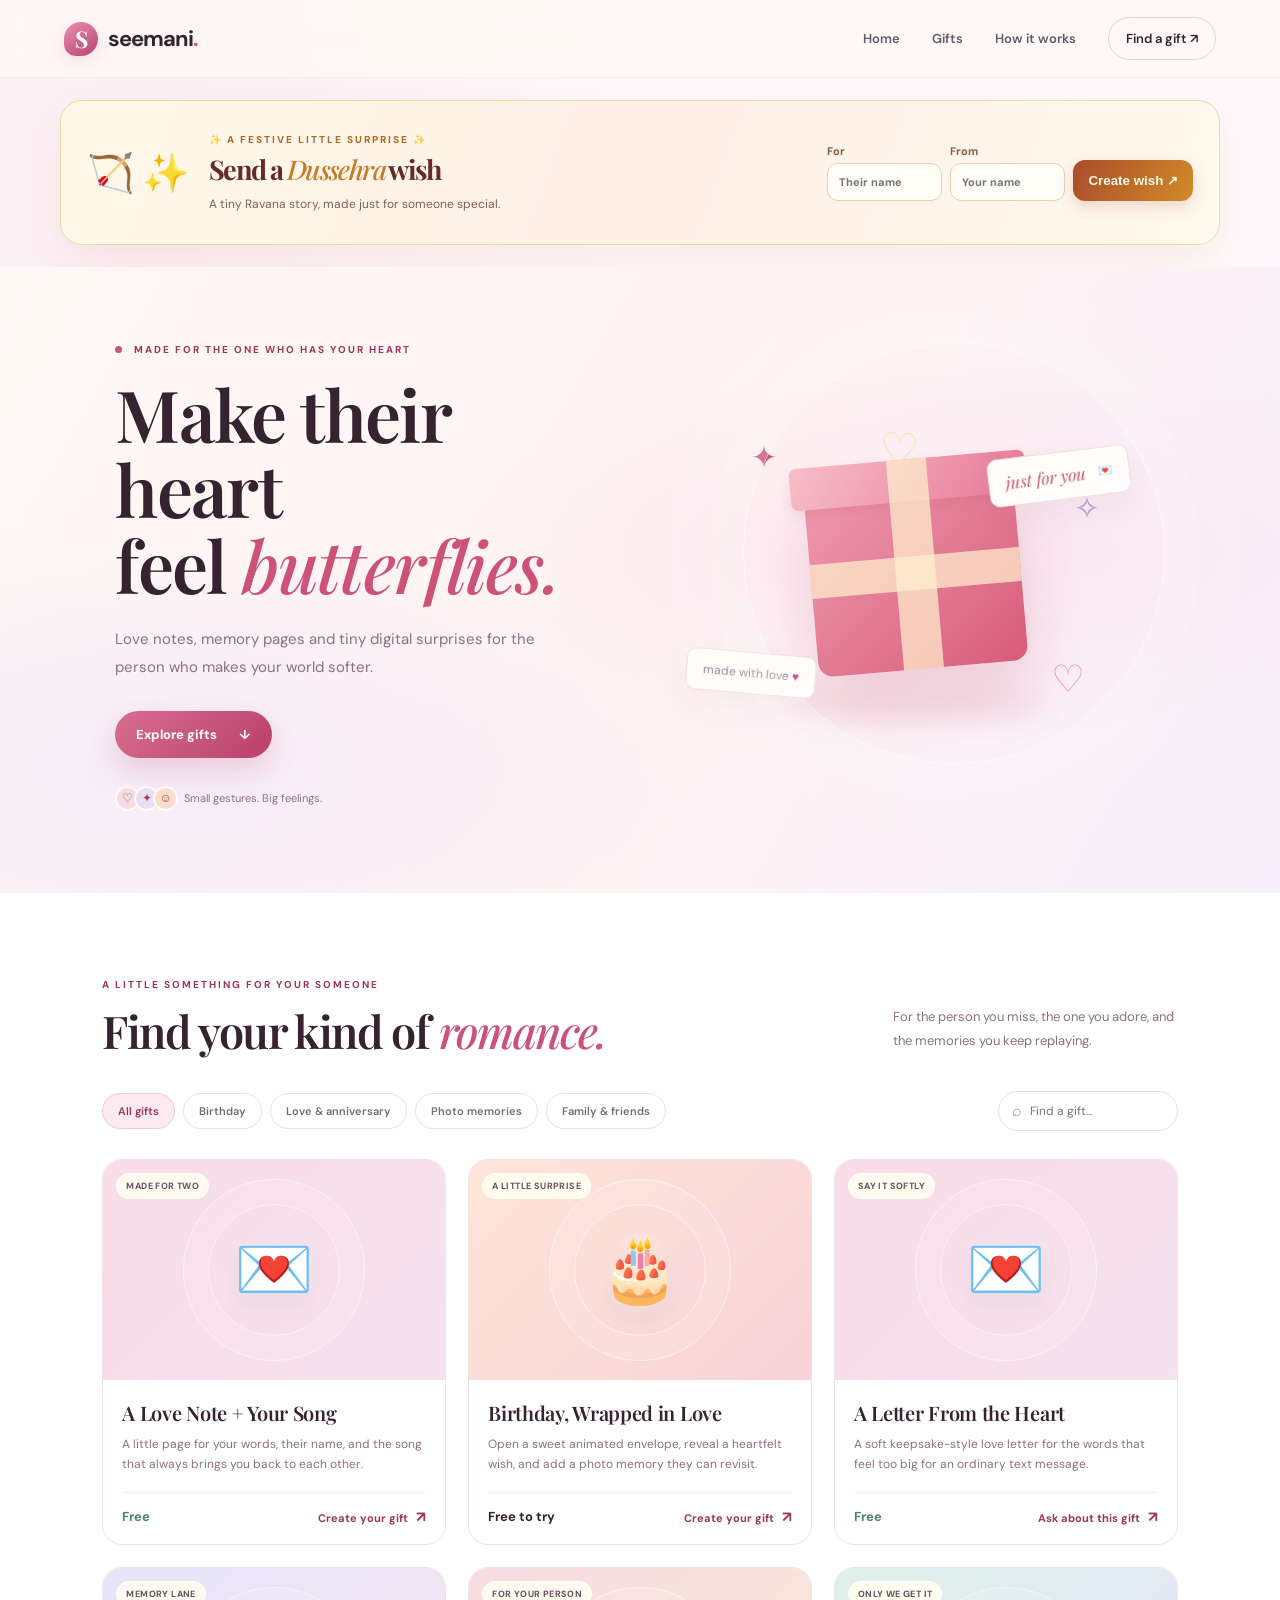
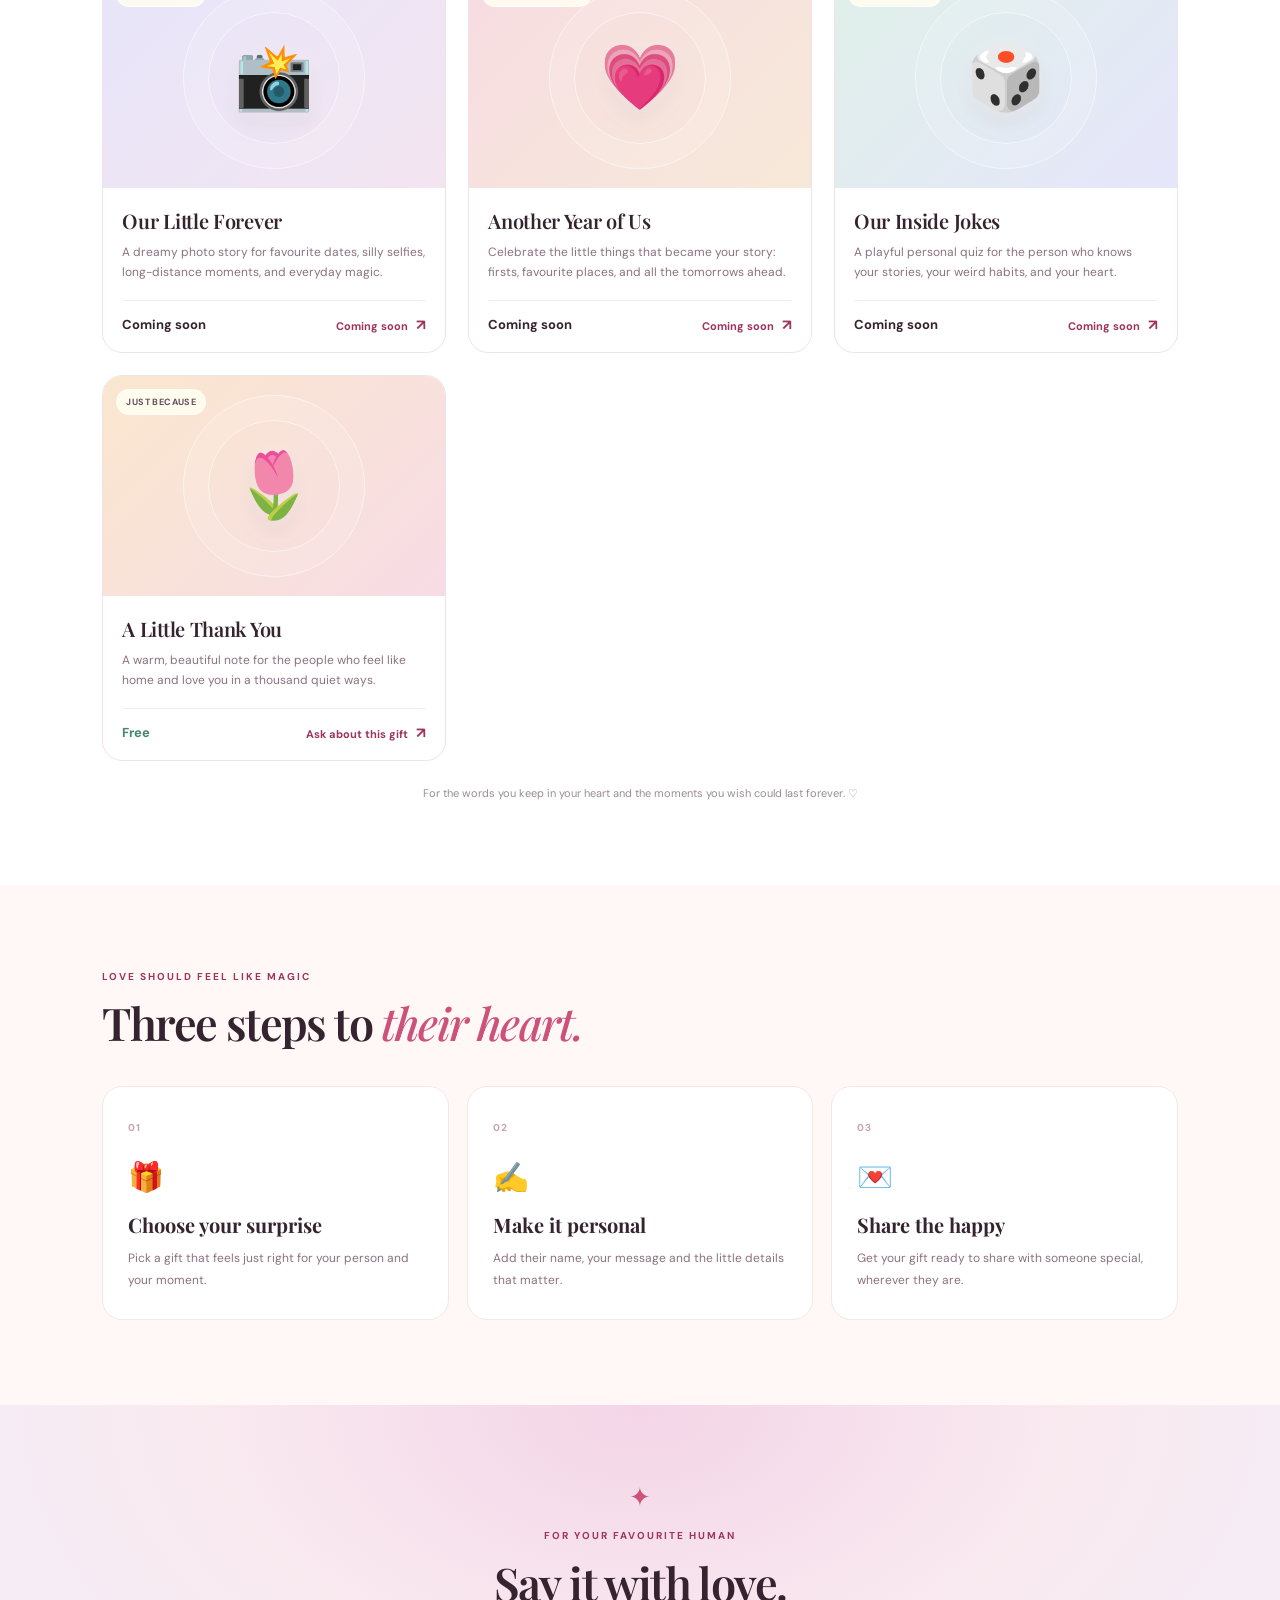
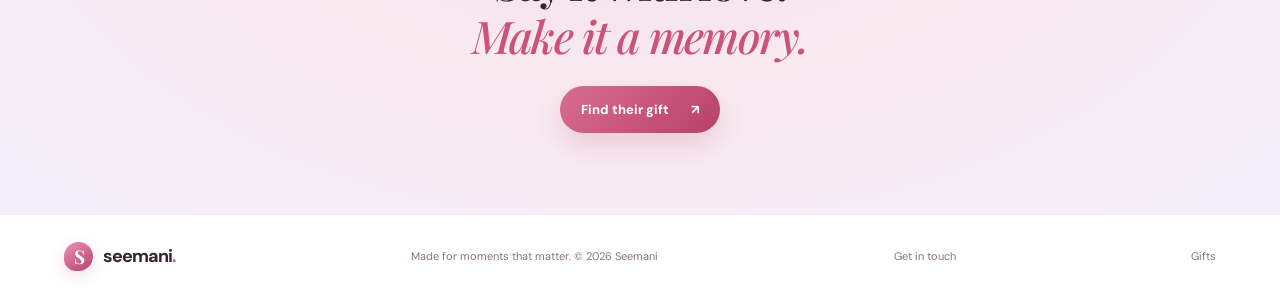
==== index.html @ 4428ca4e "Use supplied Dussehra Ravana scroll animation" ====
<!doctype html>
<html lang="en">
<head>
  <meta charset="utf-8">
  <meta name="viewport" content="width=device-width, initial-scale=1">
  <title>Digital Gifts & Birthday Surprises | Seemani</title>
  <meta name="description" content="Create thoughtful digital gifts, birthday surprises, love letters and photo memories with Seemani. Personalize a gift and share it with someone special.">
  <link rel="canonical" href="https://seemani.in/">
  <meta name="theme-color" content="#fff8f5">
  <meta property="og:title" content="Digital Gifts & Birthday Surprises | Seemani">
  <meta property="og:description" content="Little moments, unforgettable surprises. Discover digital gifts from Seemani.">
  <meta property="og:url" content="https://seemani.in/">
  <meta property="og:type" content="website">
  <link rel="preconnect" href="https://fonts.googleapis.com">
  <link rel="preconnect" href="https://fonts.gstatic.com" crossorigin>
  <link href="https://fonts.googleapis.com/css2?family=DM+Sans:wght@400;500;600;700&family=Playfair+Display:wght@500;600;700&display=swap" rel="stylesheet">
  <link rel="stylesheet" href="gifts/store.css">
</head>
<body>
  <header class="topbar">
    <a class="brand" href="./" aria-label="Seemani home"><span class="brand-mark">S</span><span>seemani<span class="brand-dot">.</span></span></a>
    <nav aria-label="Main navigation"><a href="./">Home</a><a href="gifts/#collections">Gifts</a><a href="gifts/#how-it-works">How it works</a><a class="nav-cta" href="gifts/#collections">Find a gift <span aria-hidden="true">↗</span></a></nav>
  </header>
  <main>
    <section class="dussehra-strip" aria-label="Create a Dussehra greeting"><div class="dussehra-strip-art">🏹 ✨</div><div class="dussehra-strip-copy"><p>✨ A FESTIVE LITTLE SURPRISE ✨</p><h2>Send a <em>Dussehra</em> wish</h2><span>A tiny Ravana story, made just for someone special.</span></div><form id="dussehra-form" class="dussehra-form"><label><span>For</span><input id="dussehra-to" maxlength="48" required placeholder="Their name"></label><label><span>From</span><input id="dussehra-from" maxlength="48" required placeholder="Your name"></label><button type="submit">Create wish ↗</button></form><div id="dussehra-share" class="dussehra-share" hidden><label for="dussehra-share-url">Your shareable wish link</label><div class="dussehra-share-row"><input id="dussehra-share-url" readonly aria-label="Shareable Dussehra wish URL"><button id="dussehra-copy" type="button">Copy link</button><button id="dussehra-native-share" type="button">Share ↗</button></div><p>Anyone opening this link will see your names and the animated Dussehra story.</p></div></section>
    <section id="dussehra-story" class="dussehra-story" hidden><div class="dussehra-story-head"><p>THE TEN-HEADED GIGGLE</p><h2>Scroll to tell the <em>Dussehra story</em></h2><span>Watch the magic unfold as you scroll.</span></div><button id="dussehra-play" class="dussehra-play" type="button">▶ Play the story</button><div class="dussehra-scroll-track" id="dussehra-track"><div class="dussehra-sticky"><div class="dussehra-moon"></div><div class="dussehra-festive-lights">✦　·　✧　·　✦　·　✧　·　✦</div><div class="dussehra-ravana"><div class="dussehra-heads" id="dussehra-heads"></div><div class="dussehra-body"><span class="ravana-crown">♛</span><span class="ravana-face">😆</span><span class="ravana-tummy">✦</span></div><div class="dussehra-arrow" id="dussehra-arrow">➶</div></div><div class="dussehra-comic" id="dussehra-comic"><span class="comic-stars">✦ ✧ ✦</span><strong id="dussehra-message">Happy Dussehra!</strong><small id="dussehra-signoff">With festive wishes ♡</small></div><p class="dussehra-scroll-hint" id="dussehra-hint">↓ SCROLL TO MAKE MAGIC ↓</p><div class="dussehra-ground"></div></div></div><p class="dussehra-story-end">May goodness win, laughter stay, and your year shine bright. ✨</p><div class="dussehra-create-own"><p>Want to surprise someone your own way?</p><a href="gifts/#collections" class="dussehra-own-btn">Create your own <span aria-hidden="true">↗</span></a></div></section>
    <section class="hero">
      <div class="hero-copy">
        <p class="eyebrow"><span class="eyebrow-dot"></span> MADE FOR THE ONE WHO HAS YOUR HEART</p>
        <h1>Make their heart<br>feel <em>butterflies.</em></h1>
        <p class="hero-text">Love notes, memory pages and tiny digital surprises for the person who makes your world softer.</p>
        <a class="primary-btn" href="#collections">Explore gifts <span aria-hidden="true">↓</span></a>
        <div class="social-proof"><div class="avatar-stack"><span>♡</span><span>✦</span><span>☺</span></div><span>Small gestures. Big feelings.</span></div>
      </div>
      <div class="hero-art" aria-label="Illustration of a digital gift">
        <div class="spark spark-one">✦</div><div class="spark spark-two">✧</div><div class="spark spark-three">♡</div>
        <div class="gift-shadow"></div><div class="gift-box"><div class="gift-ribbon-v"></div><div class="gift-ribbon-h"></div><div class="gift-bow">♡</div></div>
        <div class="note note-top"><span>just for you</span> 💌</div><div class="note note-bottom">made with love <span>♥</span></div>
      </div>
    </section>
    <section class="collections section-wrap" id="collections">
      <div class="section-heading"><div><p class="eyebrow">A LITTLE SOMETHING FOR YOUR SOMEONE</p><h2>Find your kind of <em>romance.</em></h2></div><p class="section-intro">For the person you miss, the one you adore, and the memories you keep replaying.</p></div>
      <div class="toolbar">
        <div class="filters" role="group" aria-label="Filter products">
          <button class="filter active" data-category="all" aria-pressed="true">All gifts</button>
          <button class="filter" data-category="birthday" aria-pressed="false">Birthday</button>
          <button class="filter" data-category="love" aria-pressed="false">Love & anniversary</button>
          <button class="filter" data-category="memories" aria-pressed="false">Photo memories</button>
          <button class="filter" data-category="family" aria-pressed="false">Family & friends</button>
        </div>
        <label class="search"><span aria-hidden="true">⌕</span><input id="search" type="search" placeholder="Find a gift..." aria-label="Search gifts"></label>
      </div>
      <div id="product-grid" class="product-grid" aria-live="polite"><div class="loading-card">Finding something lovely for you…</div></div>
      <p class="catalog-note" id="catalog-note">More thoughtful surprises are on the way.</p>
    </section>
    <section class="how section-wrap" id="how-it-works">
      <div class="section-heading"><div><p class="eyebrow">LOVE SHOULD FEEL LIKE MAGIC</p><h2>Three steps to <em>their heart.</em></h2></div></div>
      <div class="steps">
        <article class="step"><span class="step-number">01</span><div class="step-icon">🎁</div><h3>Choose your surprise</h3><p>Pick a gift that feels just right for your person and your moment.</p></article>
        <article class="step"><span class="step-number">02</span><div class="step-icon">✍️</div><h3>Make it personal</h3><p>Add their name, your message and the little details that matter.</p></article>
        <article class="step"><span class="step-number">03</span><div class="step-icon">💌</div><h3>Share the happy</h3><p>Get your gift ready to share with someone special, wherever they are.</p></article>
      </div>
    </section>
    <section class="closing">
      <div class="closing-spark">✦</div><p class="eyebrow">FOR YOUR FAVOURITE HUMAN</p><h2>Say it with love.<br><em>Make it a memory.</em></h2><a href="#collections" class="primary-btn">Find their gift <span aria-hidden="true">↗</span></a>
    </section>
  </main>
  <footer><a class="brand" href="./"><span class="brand-mark">S</span><span>seemani<span class="brand-dot">.</span></span></a><p>Made for moments that matter. © <span id="year"></span> Seemani</p><a href="mailto:hello@seemani.in">Get in touch</a><a href="gifts/">Gifts</a></footer>
  <style>
    .dussehra-strip{margin:22px auto 0;width:min(1160px,calc(100% - 36px));min-height:145px;display:flex;align-items:center;gap:24px;padding:22px 28px;border:1px solid #f2d9a3;border-radius:22px;background:radial-gradient(ellipse at 8% 10%,#fff0cf 0,transparent 40%),linear-gradient(110deg,#fff8e9,#fff0e7 52%,#fff9ee);box-shadow:0 14px 35px #a15a1912;position:relative;overflow:hidden}
    .dussehra-strip-art{font-size:28px;display:flex;gap:5px;align-items:center;flex-shrink:0}.dussehra-strip-art span:first-child{font-size:48px;filter:drop-shadow(0 4px 4px #c77d3540)}
    .dussehra-strip-copy{flex:1;min-width:180px}.dussehra-strip-copy p,.dussehra-story-head p{font-size:10px;letter-spacing:2px;color:#a96b26;font-weight:800;margin:0 0 5px}.dussehra-strip-copy h2{font:700 27px 'Playfair Display',serif;color:#632b29;margin:0 0 5px}.dussehra-strip-copy h2 em{color:#c77b27}.dussehra-strip-copy>span{font-size:12px;color:#805e54}
    .dussehra-form{display:flex;align-items:end;gap:9px}.dussehra-form label{display:grid;gap:5px;font-size:11px;font-weight:700;color:#875b43}.dussehra-form input{width:125px;min-width:0;padding:11px 12px;border:1px solid #edcfaa;border-radius:11px;background:#fffdf8;font:inherit;color:#632b29;outline-color:#d49a46}.dussehra-form button,.dussehra-play{border:0;border-radius:12px;background:linear-gradient(120deg,#a94c2c,#d18b28);color:#fff9e8;padding:13px 15px;font-weight:800;white-space:nowrap;cursor:pointer;box-shadow:0 6px 16px #a94c2c30}
    .dussehra-share{flex:1 0 100%;margin:4px 0 0;padding:13px 15px;border:1px solid #ebd0a7;border-radius:14px;background:#fffdf8}.dussehra-share[hidden]{display:none}.dussehra-share>label{display:block;font-size:11px;font-weight:800;color:#875b43;margin-bottom:7px}.dussehra-share-row{display:flex;gap:7px}.dussehra-share-row input{flex:1;min-width:0;border:1px solid #edcfaa;border-radius:9px;padding:10px;font:12px 'DM Sans',sans-serif;color:#632b29;background:white}.dussehra-share-row button{border:0;border-radius:9px;padding:10px 12px;background:#713c36;color:#fff8e8;font-size:11px;font-weight:800;cursor:pointer;white-space:nowrap}.dussehra-share>p{font-size:11px;color:#805e54;margin:7px 0 0}.dussehra-form{flex-wrap:wrap}
    .dussehra-story{margin:24px auto 45px;width:min(1160px,calc(100% - 36px));border-radius:25px;overflow:hidden;background:linear-gradient(180deg,#17122c,#2d1640 70%,#6b2b30);color:#fff5d7;position:relative}.dussehra-story[hidden]{display:none}.dussehra-story-head{text-align:center;padding:35px 18px 12px}.dussehra-story-head h2{font:700 clamp(26px,4vw,42px) 'Playfair Display',serif;margin:5px 0 8px}.dussehra-story-head h2 em{color:#ffd28b}.dussehra-story-head>span{font-size:13px;color:#e5c9d4}.dussehra-play{display:block;margin:8px auto 0;background:linear-gradient(120deg,#e2a34c,#bd4b51);position:relative;z-index:3}
    .dussehra-scroll-track{height:230vh;position:relative}.dussehra-sticky{height:100vh;min-height:510px;max-height:850px;position:sticky;top:0;overflow:hidden;display:flex;flex-direction:column;align-items:center;justify-content:center;background:radial-gradient(ellipse at 50% 43%,#65325e 0,transparent 48%),linear-gradient(180deg,#17122c,#3b1b45 75%,#6b2b30)}
    .dussehra-moon{position:absolute;width:190px;height:190px;top:7%;right:12%;border-radius:50%;background:radial-gradient(circle,#ffe9b3 0,#ffcb8b70 45%,transparent 70%);opacity:.6}.dussehra-festive-lights{position:absolute;top:8%;color:#ffd78b;letter-spacing:8px;animation:dussehraTwinkle 2.5s ease-in-out infinite alternate}.dussehra-ground{position:absolute;bottom:-90px;left:-5%;width:110%;height:170px;background:radial-gradient(ellipse,#b65a4e 0,#602c45 45%,transparent 72%);border-radius:50%}
    .dussehra-ravana{position:relative;width:min(720px,94%);height:300px;z-index:2;display:flex;justify-content:center;align-items:flex-end;transform:translateY(0)}.dussehra-heads{position:absolute;top:12px;width:100%;display:flex;justify-content:center;gap:clamp(0px,.7vw,8px);z-index:2}.dussehra-head{width:clamp(35px,7.4vw,64px);height:clamp(45px,8vw,68px);border:2px solid #ffd786;border-radius:48% 48% 42% 42%;background:linear-gradient(145deg,#ffcf8a,#d86b4b);box-shadow:0 0 18px #ffbe6245;display:flex;align-items:center;justify-content:center;font-size:clamp(22px,3.5vw,34px);position:relative;transform-origin:bottom center;transition:transform .55s cubic-bezier(.2,.8,.2,1),opacity .35s}.dussehra-head:before{content:'♛';position:absolute;top:-17px;color:#ffe8a1;font-size:17px;text-shadow:0 0 7px #ffc45c}.dussehra-head:nth-child(even){margin-top:18px}.dussehra-body{width:150px;height:170px;border-radius:70px 70px 30px 30px;background:linear-gradient(120deg,#f4a34e,#b93f3d);border:3px solid #ffd68a;display:flex;flex-direction:column;align-items:center;justify-content:center;gap:2px;box-shadow:0 0 35px #ffbd5a40;position:relative}.ravana-crown{font-size:28px;color:#ffe9a5}.ravana-face{font-size:57px;line-height:1.05}.ravana-tummy{font-size:24px;color:#ffedb4}.dussehra-arrow{position:absolute;right:8%;top:-100px;font-size:76px;color:#fff0b5;text-shadow:0 0 20px #ffbd5d;opacity:0;transform:rotate(35deg);z-index:4}.dussehra-comic{position:absolute;z-index:5;bottom:19%;left:50%;transform:translate(-50%,18px) scale(.85);width:min(440px,86%);padding:18px 22px;border:3px solid #ffd991;border-radius:22px;background:#fff7dc;color:#692b37;text-align:center;opacity:0;transition:opacity .5s,transform .5s;box-shadow:0 10px 35px #11071c66}.dussehra-comic:after{content:'';position:absolute;bottom:-17px;left:50%;border-width:17px 15px 0;border-style:solid;border-color:#ffd991 transparent transparent;transform:translateX(-50%)}.dussehra-comic strong{display:block;font:700 clamp(24px,4vw,36px) 'Playfair Display',serif;color:#a64b26;text-shadow:0 1px #ffdda0}.dussehra-comic small{display:block;margin-top:8px;font-weight:700;color:#7d4c45}.comic-stars{display:block;color:#d69b36;letter-spacing:9px;margin-bottom:6px}.dussehra-scroll-hint{position:absolute;z-index:5;bottom:7%;font-size:10px;letter-spacing:2px;color:#ffe2a2;animation:dussehraHint 1.5s ease-in-out infinite}.dussehra-story-end{text-align:center;padding:18px;font:italic 19px 'Playfair Display',serif;color:#ffe0a2}
    .dussehra-story.is-fallen .dussehra-head{transform:translate(var(--fall-x,0px),220px) rotate(var(--fall-r,70deg));opacity:.15}.dussehra-story.is-fallen .dussehra-arrow{opacity:1;top:16%;transition:top .65s ease,opacity .2s}.dussehra-story.is-wish .dussehra-head{transform:translateY(0) rotate(0);opacity:1}.dussehra-story.is-wish .dussehra-comic{opacity:1;transform:translate(-50%,0) scale(1)}.dussehra-story.is-wish .dussehra-scroll-hint{opacity:0}
    @keyframes dussehraTwinkle{from{opacity:.35;transform:translateY(0)}to{opacity:1;transform:translateY(5px)}}@keyframes dussehraHint{50%{transform:translateY(7px);opacity:.55}}
    @media(max-width:850px){.dussehra-strip{flex-wrap:wrap;gap:13px;padding:20px}.dussehra-strip-copy{flex:1}.dussehra-form{width:100%;display:grid;grid-template-columns:1fr 1fr}.dussehra-form input{width:100%;box-sizing:border-box}.dussehra-form button{grid-column:1/-1}.dussehra-strip-art{font-size:22px}.dussehra-story{width:calc(100% - 20px)}.dussehra-ravana{height:260px}.dussehra-body{width:120px;height:145px}.ravana-face{font-size:47px}.dussehra-head:nth-child(even){margin-top:12px}.dussehra-comic{bottom:14%}}
    @media(prefers-reduced-motion:reduce){.dussehra-head,.dussehra-comic{transition:none!important}.dussehra-festive-lights,.dussehra-scroll-hint{animation:none!important}}
  </style>
  <script>
  (() => {
    const form=document.getElementById('dussehra-form'), story=document.getElementById('dussehra-story'), track=document.getElementById('dussehra-track'), heads=document.getElementById('dussehra-heads'), msg=document.getElementById('dussehra-message'), sign=document.getElementById('dussehra-signoff'), play=document.getElementById('dussehra-play');
    if(!form||!story||!track||!heads)return;
    const faces=['😆','😜','😹','😏','😂','😈','🤭','😎','😝','🤣'];
    faces.forEach((face,i)=>{const h=document.createElement('span');h.className='dussehra-head';h.textContent=face;h.style.setProperty('--fall-x',((i%2?1:-1)*(22+(i%4)*13))+'px');h.style.setProperty('--fall-r',((i%2?1:-1)*(45+(i%3)*25))+'deg');h.setAttribute('aria-label','Ravana head '+(i+1));heads.appendChild(h)});
    let animFrame=0, autoTimer=null, generated=false;
    function progress(){if(!generated)return;const rect=track.getBoundingClientRect(), available=track.offsetHeight-innerHeight;const p=Math.max(0,Math.min(1,-rect.top/Math.max(1,available)));story.classList.toggle('is-fallen',p>=.28&&p<.66);story.classList.toggle('is-wish',p>=.66);if(p<.28){story.classList.remove('is-fallen','is-wish')}const hint=document.getElementById('dussehra-hint');if(hint)hint.textContent=p<.28?'↓ SCROLL — HERE COME THE ARROWS ↓':p<.66?'✨ TEN HEADS DOWN! KEEP GOING ✨':'🎉 THE FESTIVE WISH IS HERE 🎉'}
    function onScroll(){if(!animFrame)animFrame=requestAnimationFrame(()=>{progress();animFrame=0})}
    form.addEventListener('submit',e=>{e.preventDefault();const to=document.getElementById('dussehra-to').value.trim(),from=document.getElementById('dussehra-from').value.trim();if(!to||!from)return;msg.textContent='Happy Dussehra, '+to+'!';sign.textContent='With festive wishes, from '+from+' ♡';story.hidden=false;generated=true;story.classList.remove('is-fallen','is-wish');story.scrollIntoView({behavior:matchMedia('(prefers-reduced-motion: reduce)').matches?'auto':'smooth',block:'start'});setTimeout(progress,450)});
    window.addEventListener('scroll',onScroll,{passive:true});window.addEventListener('resize',onScroll);
    play.addEventListener('click',()=>{if(autoTimer)clearInterval(autoTimer);const reduced=matchMedia('(prefers-reduced-motion: reduce)').matches;let p=0;track.scrollIntoView({behavior:reduced?'auto':'smooth',block:'start'});autoTimer=setInterval(()=>{p+=.012;const max=track.offsetHeight-innerHeight;window.scrollTo({top:window.scrollY+max*.012,behavior:'auto'});if(p>=1){clearInterval(autoTimer);autoTimer=null;progress()}},reduced?30:40)});
  })();
  </script>
  <style>
.dussehra-strip{margin:22px auto;width:min(1160px,calc(100% - 36px));display:flex;align-items:center;gap:20px;padding:22px 26px;border:1px solid #f2d9a3;border-radius:22px;background:linear-gradient(110deg,#fff8e9,#fff0e7,#fff9ee);box-shadow:0 14px 35px #a15a1912}.dussehra-strip-art{font-size:38px}.dussehra-strip-copy{flex:1}.dussehra-strip-copy p,.dussehra-story-head p{font-size:10px;letter-spacing:2px;color:#a96b26;font-weight:800;margin:0 0 5px}.dussehra-strip-copy h2{font:700 27px 'Playfair Display',serif;color:#632b29;margin:0 0 5px}.dussehra-strip-copy h2 em{color:#c77b27}.dussehra-strip-copy>span{font-size:12px;color:#805e54}.dussehra-form{display:flex;align-items:end;gap:8px}.dussehra-form label{display:grid;gap:5px;font-size:11px;font-weight:700;color:#875b43}.dussehra-form input{width:115px;padding:11px;border:1px solid #edcfaa;border-radius:11px;background:#fffdf8;font:inherit}.dussehra-form button,.dussehra-play{border:0;border-radius:12px;background:linear-gradient(120deg,#a94c2c,#d18b28);color:#fff9e8;padding:13px 15px;font-weight:800;cursor:pointer}.dussehra-story{margin:24px auto 45px;width:min(1160px,calc(100% - 36px));border-radius:25px;overflow:hidden;background:linear-gradient(180deg,#17122c,#2d1640 70%,#6b2b30);color:#fff5d7}.dussehra-story[hidden]{display:none}.dussehra-story-head{text-align:center;padding:35px 18px 12px}.dussehra-story-head h2{font:700 clamp(26px,4vw,42px) 'Playfair Display',serif;margin:5px 0 8px}.dussehra-story-head h2 em{color:#ffd28b}.dussehra-story-head>span{font-size:13px;color:#e5c9d4}.dussehra-play{display:block;margin:8px auto;position:relative;z-index:3}.dussehra-scroll-track{height:230vh;position:relative}.dussehra-sticky{height:100vh;min-height:510px;max-height:850px;position:sticky;top:0;overflow:hidden;display:flex;flex-direction:column;align-items:center;justify-content:center;background:radial-gradient(ellipse at 50% 43%,#65325e,transparent 48%),linear-gradient(180deg,#17122c,#3b1b45 75%,#6b2b30)}.dussehra-moon{position:absolute;width:190px;height:190px;top:7%;right:12%;border-radius:50%;background:radial-gradient(circle,#ffe9b3,#ffcb8b70 45%,transparent 70%);opacity:.6}.dussehra-festive-lights{position:absolute;top:8%;color:#ffd78b;letter-spacing:8px;animation:dussehraTwinkle 2.5s ease-in-out infinite alternate}.dussehra-ground{position:absolute;bottom:-90px;width:110%;height:170px;background:radial-gradient(ellipse,#b65a4e,#602c45 45%,transparent 72%);border-radius:50%}.dussehra-ravana{position:relative;width:min(720px,94%);height:300px;z-index:2;display:flex;justify-content:center;align-items:flex-end}.dussehra-heads{position:absolute;top:12px;width:100%;display:flex;justify-content:center;gap:clamp(0px,.7vw,8px);z-index:2}.dussehra-head{width:clamp(35px,7.4vw,64px);height:clamp(45px,8vw,68px);border:2px solid #ffd786;border-radius:48% 48% 42% 42%;background:linear-gradient(145deg,#ffcf8a,#d86b4b);display:flex;align-items:center;justify-content:center;font-size:clamp(22px,3.5vw,34px);position:relative;transition:transform .55s,opacity .35s;transform-origin:bottom center}.dussehra-head:before{content:'♛';position:absolute;top:-17px;color:#ffe8a1;font-size:17px}.dussehra-head:nth-child(even){margin-top:18px}.dussehra-body{width:150px;height:170px;border-radius:70px 70px 30px 30px;background:linear-gradient(120deg,#f4a34e,#b93f3d);border:3px solid #ffd68a;display:flex;flex-direction:column;align-items:center;justify-content:center;gap:2px;box-shadow:0 0 35px #ffbd5a40}.ravana-crown{font-size:28px;color:#ffe9a5}.ravana-face{font-size:57px}.ravana-tummy{font-size:24px;color:#ffedb4}.dussehra-arrow{position:absolute;right:8%;top:-100px;font-size:76px;color:#fff0b5;opacity:0;z-index:4}.dussehra-comic{position:absolute;z-index:5;bottom:19%;left:50%;transform:translate(-50%,18px) scale(.85);width:min(440px,86%);padding:18px 22px;border:3px solid #ffd991;border-radius:22px;background:#fff7dc;color:#692b37;text-align:center;opacity:0;transition:opacity .5s,transform .5s}.dussehra-comic strong{display:block;font:700 clamp(24px,4vw,36px) 'Playfair Display',serif;color:#a64b26}.dussehra-comic small{display:block;margin-top:8px;font-weight:700;color:#7d4c45}.comic-stars{display:block;color:#d69b36;letter-spacing:9px;margin-bottom:6px}.dussehra-scroll-hint{position:absolute;z-index:5;bottom:7%;font-size:10px;letter-spacing:2px;color:#ffe2a2;animation:dussehraHint 1.5s infinite}.dussehra-story.is-fallen .dussehra-head{transform:translate(var(--fall-x,0px),220px) rotate(var(--fall-r,70deg));opacity:.15}.dussehra-story.is-fallen .dussehra-arrow{opacity:1;top:16%;transition:top .65s}.dussehra-story.is-wish .dussehra-head{transform:none;opacity:1}.dussehra-story.is-wish .dussehra-comic{opacity:1;transform:translate(-50%,0) scale(1)}.dussehra-story.is-wish .dussehra-scroll-hint{opacity:0}.dussehra-story-end{text-align:center;padding:18px 18px 8px;font:italic 19px 'Playfair Display',serif;color:#ffe0a2}.dussehra-create-own{text-align:center;padding:0 18px 32px}.dussehra-create-own p{margin:0 0 12px;color:#e9c9d5;font-size:13px}.dussehra-own-btn{display:inline-flex;gap:12px;padding:14px 24px;border-radius:999px;border:1px solid #ffe0a0;background:linear-gradient(120deg,#ffdc93,#e7a746 55%,#c75a4d);color:#451c30;text-decoration:none;font-weight:800;box-shadow:0 0 28px #ffca6b55}.dussehra-own-btn:hover{transform:translateY(-3px)}@keyframes dussehraTwinkle{to{opacity:1;transform:translateY(5px)}}@keyframes dussehraHint{50%{transform:translateY(7px);opacity:.55}}@media(max-width:850px){.dussehra-strip{flex-wrap:wrap;gap:13px;padding:20px}.dussehra-form{width:100%;display:grid;grid-template-columns:1fr 1fr}.dussehra-form input{width:100%;box-sizing:border-box}.dussehra-form button{grid-column:1/-1}.dussehra-story{width:calc(100% - 20px)}.dussehra-ravana{height:260px}.dussehra-body{width:120px;height:145px}.dussehra-comic{bottom:14%}}@media(prefers-reduced-motion:reduce){.dussehra-head,.dussehra-comic{transition:none!important}.dussehra-festive-lights,.dussehra-scroll-hint{animation:none!important}}
</style>
<script>
(()=>{const form=document.getElementById('dussehra-form'),story=document.getElementById('dussehra-story'),track=document.getElementById('dussehra-track'),heads=document.getElementById('dussehra-heads'),msg=document.getElementById('dussehra-message'),sign=document.getElementById('dussehra-signoff'),play=document.getElementById('dussehra-play');if(!form||!story||!track||!heads)return;['👑','👑','👑','👑','👑💖','👑','👑','👑','👑','👑'].forEach((face,i)=>{const h=document.createElement('span');h.className='dussehra-head ravan-head'+(i===4?' main-center-head':'');h.textContent=face;h.style.setProperty('--i',i+1);h.style.setProperty('--head-index',i);h.style.setProperty('--fall-x',((i%2?1:-1)*(22+(i%4)*13))+'px');h.style.setProperty('--fall-r',((i%2?1:-1)*(45+(i%3)*25))+'deg');heads.appendChild(h)});heads.classList.add('heads-container');let frame=0,auto=null,generated=false;function progress(){if(!generated)return;const rect=track.getBoundingClientRect(),max=track.offsetHeight-innerHeight,p=Math.max(0,Math.min(1,-rect.top/Math.max(1,max)));story.classList.toggle('is-fallen',p>=.28&&p<.66);story.classList.toggle('is-wish',p>=.66);if(p<.28)story.classList.remove('is-fallen','is-wish')}function onScroll(){if(!frame)frame=requestAnimationFrame(()=>{progress();frame=0})}const share=document.getElementById('dussehra-share'),shareUrl=document.getElementById('dussehra-share-url'),copy=document.getElementById('dussehra-copy'),nativeShare=document.getElementById('dussehra-native-share');function makeWish(to,from,autoplay){document.getElementById('dussehra-to').value=to;document.getElementById('dussehra-from').value=from;msg.textContent='Happy Dussehra, '+to+'!';sign.textContent='With festive wishes, from '+from+' ♡';story.hidden=false;generated=true;story.classList.remove('is-fallen','is-wish');const url=new URL(window.location.href);url.search='';url.searchParams.set('dussehra','1');url.searchParams.set('to',to);url.searchParams.set('from',from);shareUrl.value=url.toString();share.hidden=false;if(autoplay){form.closest('.dussehra-strip').querySelector('.dussehra-strip-copy').style.display='none';form.style.display='none';story.scrollIntoView({behavior:'auto',block:'start'});setTimeout(()=>play.click(),250)}else{story.scrollIntoView({behavior:matchMedia('(prefers-reduced-motion: reduce)').matches?'auto':'smooth',block:'start'});setTimeout(progress,450)}}form.addEventListener('submit',e=>{e.preventDefault();const to=document.getElementById('dussehra-to').value.trim(),from=document.getElementById('dussehra-from').value.trim();if(!to||!from)return;makeWish(to,from,false)});copy.addEventListener('click',async()=>{try{await navigator.clipboard.writeText(shareUrl.value);copy.textContent='Copied!';setTimeout(()=>copy.textContent='Copy link',1800)}catch{shareUrl.focus();shareUrl.select();document.execCommand('copy');copy.textContent='Copied!';setTimeout(()=>copy.textContent='Copy link',1800)}});nativeShare.addEventListener('click',async()=>{if(navigator.share){try{await navigator.share({title:'A Dussehra wish for you',text:'A little Dussehra surprise, made just for you ✨',url:shareUrl.value})}catch(e){}}else{copy.click()}});window.addEventListener('scroll',onScroll,{passive:true});window.addEventListener('resize',onScroll);play.addEventListener('click',()=>{if(auto)clearInterval(auto);let p=0;const max=track.offsetHeight-innerHeight;track.scrollIntoView({behavior:'smooth',block:'start'});auto=setInterval(()=>{p+=.012;window.scrollTo({top:window.scrollY+max*.012,behavior:'auto'});if(p>=1){clearInterval(auto);auto=null;progress()}},40)});const params=new URLSearchParams(window.location.search);if(params.get('dussehra')==='1'&&params.get('to')&&params.get('from'))makeWish(params.get('to').slice(0,48),params.get('from').slice(0,48),true)})();
</script>
  <style id="dussehra-reference-motion">
/* Reference-video pass: portrait story stage, glowing cloudscape, golden fairy lights and confetti. */
.dussehra-story{width:min(560px,calc(100% - 24px));border:1px solid #e9bd72;box-shadow:0 24px 70px #26132b30;background:#17132c}
.dussehra-story-head{padding:24px 16px 10px}
.dussehra-story-head>span{display:block}
.dussehra-scroll-track{height:310vh}
.dussehra-sticky{height:100svh;min-height:600px;max-height:none;background:radial-gradient(ellipse at 50% 70%,#fff3c9 0,transparent 12%),radial-gradient(ellipse at 50% 80%,#d5edff 0,transparent 38%),linear-gradient(180deg,#2c1d45 0%,#6b4b83 22%,#c9e8fb 52%,#f9e5cf 100%)}
.dussehra-sticky:before{content:"";position:absolute;inset:0;background:radial-gradient(circle at 15% 20%,#fff9d8 0 1px,transparent 3px),radial-gradient(circle at 76% 25%,#fff9d8 0 2px,transparent 4px),radial-gradient(circle at 35% 48%,#fff 0 1px,transparent 3px),radial-gradient(circle at 85% 62%,#fff 0 2px,transparent 4px),radial-gradient(circle at 18% 72%,#fff5ce 0 2px,transparent 4px);background-size:120px 130px,170px 160px,95px 120px,150px 150px,190px 170px;animation:dussehraGlitter 5s linear infinite;pointer-events:none;z-index:1}
.dussehra-moon{width:150px;height:150px;top:9%;right:calc(50% - 75px);background:radial-gradient(circle,#fff4c7 0,#ffe4a380 43%,transparent 72%);opacity:.9}
.dussehra-festive-lights{top:2%;left:-4%;width:108%;font-size:15px;letter-spacing:6px;white-space:nowrap;color:#ffe8a7;text-shadow:0 0 10px #fff0b0}
.dussehra-ground{height:230px;bottom:-100px;background:radial-gradient(ellipse at 50% 15%,#fff8e2 0,#e7f4ff 26%,#f8d4bf 56%,transparent 75%)}
.dussehra-ravana{height:340px;width:min(520px,98%);margin-top:-35px;filter:drop-shadow(0 12px 8px #5c3a5740)}
.dussehra-heads{top:20px;gap:2px;align-items:flex-start}
.dussehra-head{width:clamp(29px,8.3vw,48px);height:clamp(39px,10vw,54px);font-size:clamp(18px,5vw,26px);border:2px solid #f5c86a;border-radius:45% 45% 38% 38%;background:linear-gradient(145deg,#ffe1a0,#e98c51);box-shadow:0 0 15px #fff2b2}
.dussehra-head:before{top:-15px;font-size:15px}
.dussehra-head:nth-child(even){margin-top:10px}
.dussehra-body{width:142px;height:178px;border-radius:58px 58px 28px 28px;background:linear-gradient(120deg,#ffcf76,#df713c 60%,#a83f36);border:3px solid #f8d27c;box-shadow:0 0 30px #ffdb8240}
.ravana-crown{font-size:30px}.ravana-face{font-size:60px}.ravana-tummy{font-size:25px}
.dussehra-arrow{right:9%;top:-100px;font-size:82px;color:#fff4c2;text-shadow:0 0 18px #ffb82e,0 0 35px #fff}
.dussehra-comic{bottom:17%;width:min(370px,82%);border-radius:25px;background:linear-gradient(145deg,#fff9e8,#ffe5a8);border:3px solid #d99b36;box-shadow:0 0 0 5px #fff5d44a,0 15px 45px #49223b45}
.dussehra-comic:after{border-color:#d99b36 transparent transparent}
.dussehra-comic strong{font-size:clamp(25px,6vw,35px);color:#9c3f29;text-shadow:0 2px #ffe8a8}
.dussehra-comic small{color:#744a37}
.dussehra-scroll-hint{bottom:4%;color:#fff7d4;text-shadow:0 1px 5px #62364d}
.dussehra-story-end{padding:20px 16px 8px}
.dussehra-create-own{padding-bottom:28px}
.dussehra-own-btn{box-shadow:0 0 28px #ffca6b66,0 6px 18px #1b0d2c55}
.dussehra-from-plaque{position:absolute;z-index:6;bottom:7%;left:50%;transform:translateX(-50%);width:min(300px,72%);padding:10px 14px;border:2px solid #e5bd70;border-radius:22px;background:linear-gradient(180deg,#fff7dd,#f4d59a);color:#74402c;text-align:center;font:700 15px 'Playfair Display',serif;box-shadow:0 5px 18px #58344a30;opacity:0;transition:opacity .45s,transform .45s}
.dussehra-story.is-wish .dussehra-from-plaque{opacity:1;transform:translateX(-50%) translateY(0)}
.dussehra-confetti{position:absolute;z-index:4;top:-24px;left:var(--x);font-size:var(--size);color:var(--gold);pointer-events:none;animation:dussehraConfetti var(--duration) linear infinite;animation-delay:var(--delay)}
.dussehra-story.is-fallen .dussehra-head{transform:translate(var(--fall-x,0px),clamp(150px,26vh,230px)) rotate(var(--fall-r,70deg));opacity:.1}
.dussehra-story.is-wish .dussehra-head{transform:translateY(0) rotate(0);opacity:1;transition-delay:calc(var(--head-index,0)*35ms)}
@keyframes dussehraGlitter{0%{transform:translateY(0);opacity:.65}50%{opacity:1}100%{transform:translateY(-20px);opacity:.65}}
@keyframes dussehraConfetti{0%{transform:translate3d(0,-10vh,0) rotate(0);opacity:0}12%{opacity:1}100%{transform:translate3d(30px,110vh,0) rotate(540deg);opacity:0}}
@media(max-width:600px){.dussehra-story{width:calc(100% - 16px)}.dussehra-scroll-track{height:300vh}.dussehra-sticky{min-height:580px}.dussehra-ravana{height:300px}.dussehra-comic{bottom:16%}.dussehra-from-plaque{bottom:5%}}
@media(prefers-reduced-motion:reduce){.dussehra-sticky:before,.dussehra-confetti{animation:none!important}.dussehra-head,.dussehra-comic,.dussehra-from-plaque{transition:none!important}}
</style>
<style id="dussehra-user-animation">
.dussehra-animation-section{position:relative;text-align:center;overflow:hidden;border-radius:24px;margin:24px auto 45px;padding:24px 0 0;border:1px solid rgba(255,215,150,.2)}
.festival-badge{font-size:.72rem;letter-spacing:3px;color:#ffd796;margin-bottom:10px;font-weight:700}
.heads-container{display:flex;justify-content:center;gap:4px;position:absolute;top:20px;left:50%;transform:translateX(-50%);width:max-content;max-width:100%;transition:transform .8s cubic-bezier(.175,.885,.32,1.275)}
.ravan-head{font-size:clamp(1.15rem,3.8vw,1.8rem);transition:all .8s ease-in-out;transform-origin:bottom center;animation:laughBounce 1.2s infinite alternate ease-in-out}
.ravan-head:nth-child(5){font-size:clamp(1.25rem,4vw,2rem)}
@keyframes laughBounce{from{translate:0 0;rotate:-3deg}to{translate:0 -6px;rotate:3deg}}
.heads-container.fallen .ravan-head{transform:translateY(180px) rotate(75deg) scale(.8);opacity:.4}
.flying-arrow{position:absolute;left:-100px;top:100px;font-size:1.5rem;transition:transform .8s ease-out,opacity .3s;opacity:0;z-index:5;color:#fff4c2;text-shadow:0 0 18px #ffb82e,0 0 35px #fff}
.flying-arrow.shoot{transform:translateX(min(380px,70vw)) rotate(-15deg);opacity:1}
.speech-bubble{position:absolute;top:-20px;left:50%;width:max-content;max-width:92%;box-sizing:border-box;translate:-50% 0;background:linear-gradient(135deg,#fff3d1,#ffe08a);color:#3b2800;padding:14px 22px;border-radius:20px;box-shadow:0 10px 30px rgba(255,215,150,.4);border:2px solid #ffd700;opacity:0;scale:.5;transition:all .6s cubic-bezier(.175,.885,.32,1.275);z-index:10}
.speech-bubble.show{opacity:1;scale:1}
.speech-bubble:after{content:'';position:absolute;bottom:-10px;left:50%;translate:-50% 0;border-width:10px 10px 0;border-style:solid;border-color:#ffe08a transparent transparent;width:0}
.bubble-text{font-family:'Cormorant Garamond',serif;font-size:clamp(1rem,4vw,1.3rem);font-weight:700;display:block}
.bubble-from{font-size:.75rem;margin-top:4px;color:#614900;font-weight:600}
@media(max-width:600px){.heads-container{gap:0}.ravan-head{font-size:clamp(1rem,5.3vw,1.5rem)}.flying-arrow{top:90px}}
@media(prefers-reduced-motion:reduce){.ravan-head{animation:none}.ravan-head,.flying-arrow,.speech-bubble{transition:none}}
</style>
<script id="dussehra-reference-details">
(()=>{const story=document.getElementById('dussehra-story'),heads=document.getElementById('dussehra-heads'),sticky=document.querySelector('.dussehra-sticky'),sign=document.getElementById('dussehra-signoff');if(!story||!heads||!sticky)return;
const plaque=document.createElement('div');plaque.className='dussehra-from-plaque';plaque.textContent='From: Your Friend';sticky.appendChild(plaque);
[...heads.children].forEach((h,i)=>{h.style.setProperty('--head-index',i);h.style.setProperty('--fall-x',((i%2?1:-1)*(20+(i%4)*14))+'px');h.style.setProperty('--fall-r',((i%2?1:-1)*(70+(i%3)*30))+'deg')});
const symbols=['✦','✧','✺','❋','•'];for(let i=0;i<24;i++){const p=document.createElement('span');p.className='dussehra-confetti';p.textContent=symbols[i%symbols.length];p.style.setProperty('--x',(Math.random()*100)+'%');p.style.setProperty('--size',(8+Math.random()*12)+'px');p.style.setProperty('--duration',(4+Math.random()*6)+'s');p.style.setProperty('--delay',(-Math.random()*10)+'s');p.style.setProperty('--gold',i%3?'#ffe5a1':'#fff7df');sticky.appendChild(p)}
const originalSubmit=document.getElementById('dussehra-form');originalSubmit?.addEventListener('submit',()=>{setTimeout(()=>{plaque.textContent='From: '+(document.getElementById('dussehra-from')?.value.trim()||'Your Friend');},0)});
})();
</script>
<script id="dussehra-user-scroll-trigger">
(()=>{const stage=document.querySelector('.dussehra-ravana'),heads=document.getElementById('dussehra-heads'),arrow=document.getElementById('dussehra-arrow'),bubble=document.getElementById('dussehra-comic');if(!stage||!heads||!arrow||!bubble)return;let triggered=false,timers=[];function reset(){timers.forEach(clearTimeout);timers=[];triggered=false;heads.classList.remove('fallen');arrow.classList.remove('shoot');arrow.style.opacity='';bubble.classList.remove('show')}function trigger(){if(triggered)return;triggered=true;timers.push(setTimeout(()=>arrow.classList.add('shoot'),200));timers.push(setTimeout(()=>{heads.classList.add('fallen');arrow.style.opacity='0'},900));timers.push(setTimeout(()=>{heads.classList.remove('fallen');bubble.classList.remove('hidden');bubble.classList.add('show')},2200))}const observer=new IntersectionObserver(entries=>{for(const entry of entries){if(entry.isIntersecting&&entry.boundingClientRect.top<innerHeight*.6)trigger()}},{threshold:.05});observer.observe(stage);document.getElementById('dussehra-form')?.addEventListener('submit',reset)})();
</script>
  <script src="gifts/store.js" defer></script>
</body>
</html>
---- gifts/store.css ----
:root{--ink:#29212a;--muted:#756b76;--rose:#d85c79;--rose-dark:#b94060;--cream:#fff8f5;--line:#f0e5e3;--white:#fff;--lilac:#f1eaf8;--peach:#ffe8dc;--serif:"Playfair Display",Georgia,serif;--sans:"DM Sans",Arial,sans-serif}*{box-sizing:border-box}html{scroll-behavior:smooth}body{margin:0;background:var(--cream);color:var(--ink);font-family:var(--sans);-webkit-font-smoothing:antialiased}a{color:inherit;text-decoration:none}.topbar{height:78px;padding:0 max(5vw,22px);display:flex;align-items:center;justify-content:space-between;background:rgba(255,248,245,.92);border-bottom:1px solid rgba(240,229,227,.8);position:sticky;top:0;z-index:10;backdrop-filter:blur(14px)}.brand{display:inline-flex;align-items:center;gap:10px;font-weight:700;font-size:22px;letter-spacing:-1px}.brand-mark{display:grid;place-items:center;width:34px;height:34px;border-radius:12px;background:var(--rose);color:white;font-family:var(--serif);font-size:23px}.brand-dot{color:var(--rose)}nav{display:flex;align-items:center;gap:32px;font-size:13px;font-weight:600}nav>a:not(.nav-cta){color:#655965}nav>a:hover{color:var(--rose-dark)}.nav-cta{padding:12px 17px;border:1px solid #e8cfd4;border-radius:999px}.hero{min-height:510px;display:grid;grid-template-columns:1fr 1fr;align-items:center;gap:5%;padding:76px max(9vw,26px) 82px;background:radial-gradient(ellipse at 78% 40%,#fce8ed 0,transparent 39%),linear-gradient(120deg,#fff8f5,#fff4f0)}.hero-copy{max-width:540px}.eyebrow{font-size:10px;font-weight:700;letter-spacing:2px;color:var(--rose-dark);margin:0 0 20px}.eyebrow-dot{display:inline-block;width:7px;height:7px;border-radius:50%;background:var(--rose);margin-right:8px}h1,h2{font-family:var(--serif);font-weight:600;letter-spacing:-1.6px}h1{font-size:clamp(44px,5.6vw,76px);line-height:1.05;margin:0 0 23px}h1 em,h2 em{font-weight:500;color:var(--rose);font-style:italic}.hero-text{max-width:420px;color:var(--muted);font-size:15px;line-height:1.9;margin-bottom:29px}.primary-btn{display:inline-flex;align-items:center;gap:22px;background:var(--rose);color:#fff;padding:15px 21px;border-radius:8px;font-size:13px;font-weight:700;box-shadow:0 9px 20px #d85c7928;transition:transform .2s,background .2s}.primary-btn:hover{background:var(--rose-dark);transform:translateY(-2px)}.social-proof{display:flex;align-items:center;gap:12px;margin-top:28px;color:var(--muted);font-size:11px}.avatar-stack{display:flex}.avatar-stack span{display:grid;place-items:center;width:25px;height:25px;border:2px solid var(--cream);border-radius:50%;margin-right:-6px;background:#f4dce4;color:#a34460;font-size:12px}.avatar-stack span:nth-child(2){background:#e8dff5}.avatar-stack span:nth-child(3){background:#f9dfcb}.hero-art{min-height:330px;position:relative;display:grid;place-items:center}.gift-box{width:210px;height:185px;background:linear-gradient(140deg,#ef9ab0,#d85c79);border-radius:8px 8px 15px 15px;position:relative;box-shadow:0 30px 55px #b9406030;transform:rotate(-5deg)}.gift-box:before{content:"";position:absolute;left:-13px;top:-25px;width:236px;height:42px;border-radius:7px;background:linear-gradient(120deg,#f7bdc9,#e77996);box-shadow:0 6px 12px #b9406020}.gift-ribbon-v{position:absolute;left:85px;top:-25px;height:210px;width:40px;background:#fff0cfb8}.gift-ribbon-h{position:absolute;left:0;top:72px;width:100%;height:34px;background:#fff0cfb8}.gift-bow{position:absolute;top:-65px;left:79px;font-size:45px;color:#f8e4b7;transform:rotate(8deg)}.gift-shadow{position:absolute;width:260px;height:28px;bottom:24px;left:50%;transform:translateX(-50%);background:#c95b7520;filter:blur(13px);border-radius:50%}.spark{position:absolute;color:var(--rose);font-size:31px}.spark-one{top:25px;left:17%}.spark-two{right:13%;top:76px;color:#b9a2d6}.spark-three{right:16%;bottom:38px;font-size:38px;color:#e4a7b8}.note{position:absolute;padding:12px 16px;border:1px solid #f0e0df;background:#fffdfb;border-radius:10px;box-shadow:0 12px 35px #5630400d;font-size:12px;transform:rotate(-7deg)}.note-top{top:40px;right:7%;display:flex;align-items:center;gap:12px;color:#776674}.note-top span{font-family:var(--serif);font-style:italic;font-size:17px;color:var(--rose)}.note-bottom{bottom:48px;left:4%;transform:rotate(5deg);color:#8b7b8a}.note-bottom span{color:var(--rose)}.section-wrap{padding:85px max(8vw,22px)}.collections{background:#fff}.section-heading{display:flex;align-items:end;justify-content:space-between;gap:30px;margin-bottom:35px}.section-heading .eyebrow{margin-bottom:13px}h2{font-size:clamp(30px,3.7vw,45px);line-height:1.16;margin:0}.section-intro{max-width:285px;color:var(--muted);font-size:13px;line-height:1.8;margin:0 0 4px}.toolbar{display:flex;justify-content:space-between;gap:18px;align-items:center;margin-bottom:28px}.filters{display:flex;gap:8px;flex-wrap:wrap}.filter{border:1px solid var(--line);background:#fff;border-radius:999px;padding:10px 15px;font:600 11px var(--sans);color:#756b76;cursor:pointer}.filter:hover,.filter.active{background:#fbeaf0;border-color:#f2c9d4;color:var(--rose-dark)}.search{display:flex;align-items:center;gap:8px;border:1px solid var(--line);background:#fff;border-radius:999px;padding:0 13px;min-width:180px;color:#998d98}.search input{border:0;outline:0;width:130px;padding:11px 0;font:12px var(--sans);background:transparent;color:var(--ink)}.product-grid{display:grid;grid-template-columns:repeat(3,minmax(0,1fr));gap:22px}.product-card{border:1px solid #f1e8e7;border-radius:13px;overflow:hidden;background:white;transition:transform .22s,box-shadow .22s;min-width:0}.product-card:hover{transform:translateY(-4px);box-shadow:0 16px 35px #5430440c}.product-art{height:190px;display:grid;place-items:center;position:relative;overflow:hidden}.product-art:before,.product-art:after{content:"";position:absolute;border-radius:50%;border:1px solid #ffffff90;width:180px;height:180px}.product-art:after{width:130px;height:130px}.product-emoji{font-size:64px;filter:drop-shadow(0 8px 8px #4a203016);z-index:1}.product-label{position:absolute;top:13px;left:13px;padding:6px 9px;background:#ffffffcf;border-radius:999px;font-size:9px;font-weight:700;letter-spacing:.4px;color:#65515e;z-index:2}.product-info{padding:19px 19px 17px}.product-info h3{font-family:var(--serif);font-size:20px;font-weight:600;letter-spacing:-.3px;margin:0 0 8px}.product-info p{font-size:12px;line-height:1.7;color:var(--muted);min-height:41px;margin:0 0 17px}.product-bottom{display:flex;align-items:center;justify-content:space-between;border-top:1px solid #f4eeee;padding-top:14px}.price{font-size:13px;font-weight:700}.price.free{color:#47886b}.product-link{font-size:11px;font-weight:700;color:var(--rose-dark)}.product-link span{font-size:15px;margin-left:5px}.loading-card,.empty-state{grid-column:1/-1;text-align:center;padding:50px 15px;color:var(--muted);border:1px dashed var(--line);border-radius:12px;font-size:13px}.catalog-note{text-align:center;color:#998c97;font-size:11px;margin:25px 0 0}.how{background:var(--cream)}.how .section-heading{margin-bottom:38px}.steps{display:grid;grid-template-columns:repeat(3,1fr);gap:18px}.step{position:relative;padding:28px 25px;background:#fff;border:1px solid #f1e7e5;border-radius:12px}.step-number{font-size:10px;letter-spacing:1px;font-weight:700;color:#c8a2b0}.step-icon{font-size:29px;margin:22px 0 15px}.step h3{font-family:var(--serif);font-size:20px;margin:0 0 10px}.step p{font-size:12px;line-height:1.8;color:var(--muted);margin:0}.closing{text-align:center;padding:75px 20px 82px;background:#fbe9ed;position:relative;overflow:hidden}.closing-spark{font-size:26px;color:var(--rose);margin-bottom:15px}.closing .eyebrow{margin-bottom:14px}.closing h2{margin-bottom:25px}footer{display:flex;align-items:center;justify-content:space-between;gap:18px;padding:27px max(5vw,22px);background:#fff;font-size:11px;color:var(--muted)}footer .brand{font-size:18px;color:var(--ink)}footer .brand-mark{width:29px;height:29px;font-size:19px}footer p{margin:0}@media(max-width:900px){.hero{padding-left:6vw;padding-right:6vw}.product-grid{grid-template-columns:repeat(2,minmax(0,1fr))}.toolbar{align-items:flex-start;flex-direction:column}.search{width:100%}.search input{width:100%}}@media(max-width:620px){.topbar{height:66px}.brand{font-size:19px}nav{gap:13px}nav>a:not(.nav-cta){display:none}.nav-cta{padding:10px 13px}.hero{grid-template-columns:1fr;padding:62px 24px 35px;gap:8px}.hero-art{min-height:270px;grid-row:1}.gift-box{transform:scale(.82) rotate(-5deg)}.note-top{right:3%;top:22px}.note-bottom{left:0;bottom:20px}.section-wrap{padding:60px 20px}.section-heading{display:block}.section-intro{margin-top:15px}.product-grid{grid-template-columns:1fr 1fr;gap:12px}.product-art{height:140px}.product-emoji{font-size:48px}.product-info{padding:14px 12px}.product-info h3{font-size:17px}.product-info p{font-size:11px;min-height:55px}.product-bottom{align-items:flex-start;gap:8px;flex-direction:column}.filters{gap:6px}.filter{padding:9px 11px;font-size:10px}.steps{grid-template-columns:1fr}.step{padding:23px}.step-icon{margin:12px 0}footer{flex-wrap:wrap;justify-content:center;text-align:center}footer p{order:3;width:100%}}@media(prefers-reduced-motion:reduce){html{scroll-behavior:auto}*,*:before,*:after{transition:none!important}}

/* Dreamy romance refresh */
:root{--ink:#35242f;--muted:#8b7181;--rose:#cc527a;--rose-dark:#9d345c;--cream:#fff8f7;--line:#f1dce5}
body{background:radial-gradient(ellipse at 12% 12%,#f8e1ed80,transparent 30%),radial-gradient(ellipse at 88% 38%,#e8e3fa70,transparent 28%),#fff8fa}
.topbar{background:#fff8f5d9;border-bottom-color:#f1dce580}
.brand-mark{border-radius:50% 50% 50% 12px;background:linear-gradient(145deg,#e993b1,#b94170);box-shadow:0 5px 15px #b9417025}
.hero{background:radial-gradient(ellipse at 76% 45%,#f7dce980 0,transparent 38%),radial-gradient(ellipse at 12% 80%,#eee4fa90 0,transparent 35%),linear-gradient(120deg,#fff8f5,#fff3f4 55%,#f7effb);position:relative;overflow:hidden}
.hero:after{content:"";position:absolute;width:420px;height:420px;border:1px solid #fff9;border-radius:50%;right:9%;top:12%;box-shadow:0 0 0 35px #ffffff20,0 0 0 75px #ffffff16;pointer-events:none}
.gift-box{animation:giftFloat 6s ease-in-out infinite}.gift-shadow{animation:shadowPulse 6s ease-in-out infinite}
.spark{animation:sparkle 3s ease-in-out infinite}.spark-two{animation-delay:1s}.spark-three{animation-delay:1.7s}
.note{backdrop-filter:blur(10px);animation:noteFloat 5s ease-in-out infinite}.note-bottom{animation-delay:1.5s}
.primary-btn{background:linear-gradient(135deg,#d86d91,#b9406a);border-radius:999px;box-shadow:0 12px 28px #b9406030}.primary-btn:hover{box-shadow:0 17px 35px #b940603b}
.product-card{border-radius:20px;border-color:#f1e1e8;opacity:0;transform:translateY(18px);animation:cardEnter .7s cubic-bezier(.2,.8,.2,1) forwards}
.product-card:hover{transform:translateY(-7px);box-shadow:0 22px 45px #54304414}
.product-art{height:220px;background:#f8e7ef}
.product-image{position:absolute;inset:0;width:100%;height:100%;object-fit:cover;transition:transform 1.1s cubic-bezier(.2,.8,.2,1),filter .6s;filter:saturate(.84)}
.product-card:hover .product-image{transform:scale(1.08);filter:saturate(1)}
.product-art:after{z-index:1;box-shadow:0 0 0 24px #ffffff18}
.product-emoji{z-index:2;text-shadow:0 4px 18px #fff7}
.product-label{background:#fffdf0e8;backdrop-filter:blur(10px);border:1px solid #ffffffa6;border-radius:999px}
.step{border-radius:20px;transition:transform .3s,box-shadow .3s}.step:hover{transform:translateY(-5px);box-shadow:0 18px 35px #6b42500c}
.closing{background:radial-gradient(ellipse at 50% 0,#f3d5e7,#f9eaf0 48%,#f2eefa)}
@keyframes giftFloat{0%,100%{transform:translateY(0) rotate(-5deg)}50%{transform:translateY(-12px) rotate(-2deg)}}
@keyframes shadowPulse{0%,100%{transform:translateX(-50%) scale(1);opacity:.7}50%{transform:translateX(-50%) scale(.88);opacity:.42}}
@keyframes noteFloat{0%,100%{translate:0 0}50%{translate:0 -8px}}
@keyframes sparkle{0%,100%{opacity:.55;transform:scale(.9) rotate(-8deg)}50%{opacity:1;transform:scale(1.12) rotate(8deg)}}
@keyframes cardEnter{to{opacity:1;transform:translateY(0)}}
@media(max-width:620px){.product-art{height:150px}.product-info p{min-height:67px}}
@media(prefers-reduced-motion:reduce){*,*:before,*:after{animation-duration:.01ms!important;animation-iteration-count:1!important;transition-duration:.01ms!important;scroll-behavior:auto!important}}
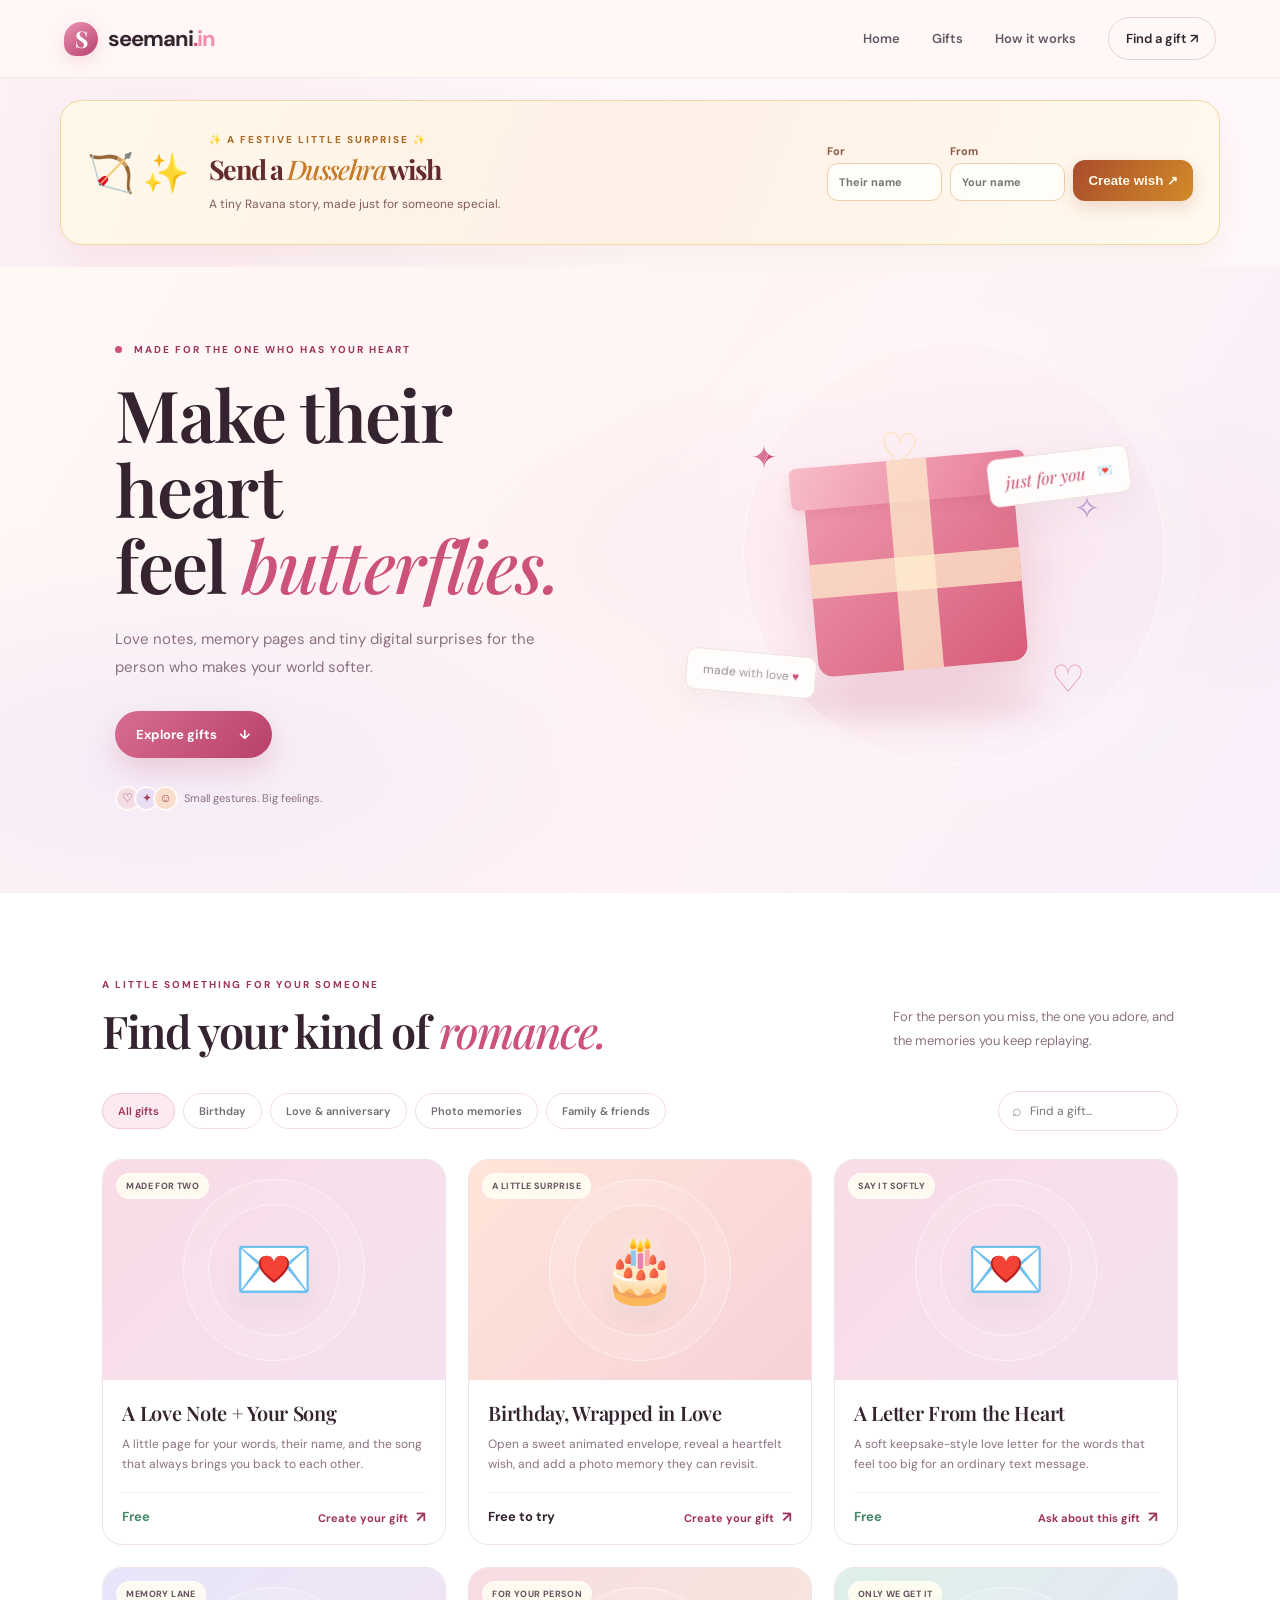
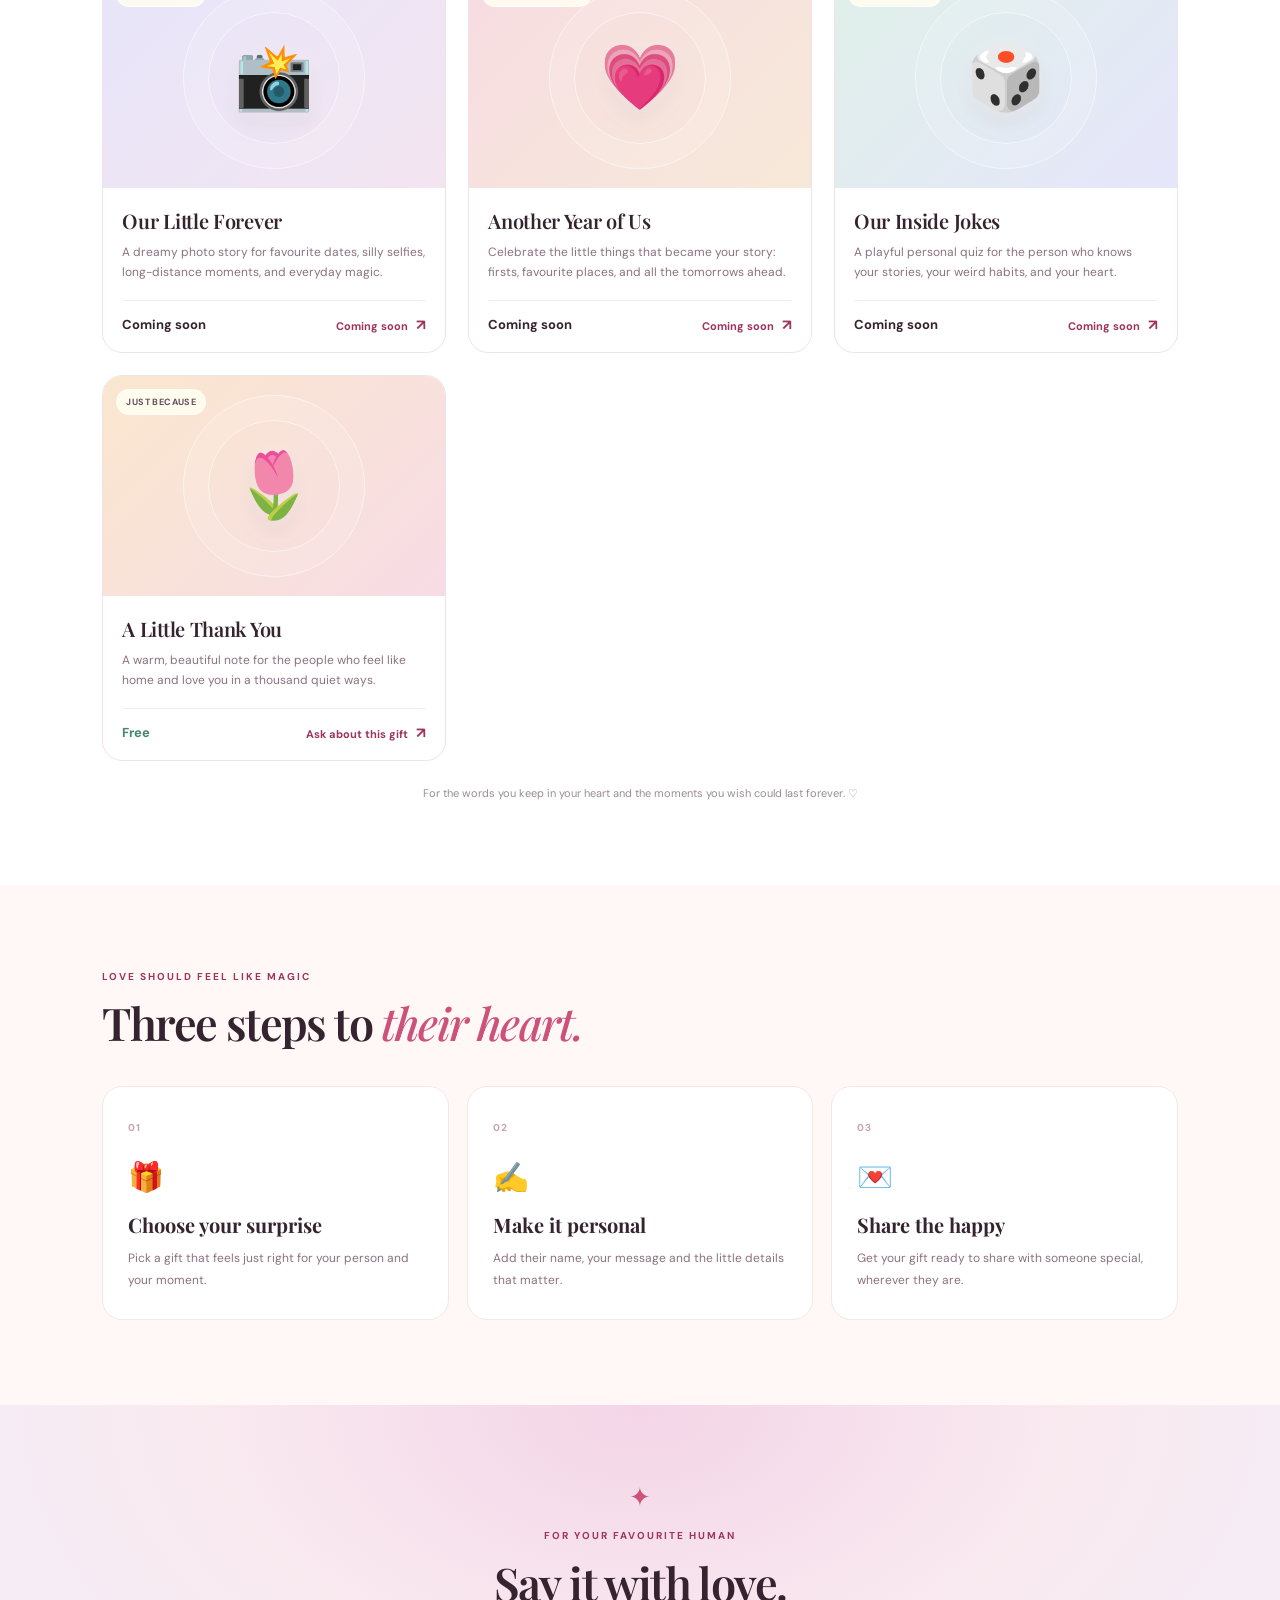
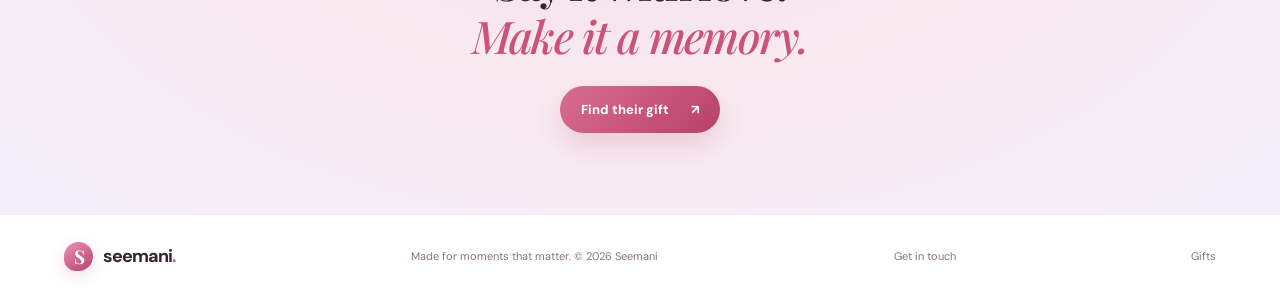
==== commit 4412f709: "Add pink .in to header logo" ====
--- a/index.html
+++ b/index.html
@@ -15,15 +15,46 @@
   <link rel="preconnect" href="https://fonts.gstatic.com" crossorigin>
   <link href="https://fonts.googleapis.com/css2?family=DM+Sans:wght@400;500;600;700&family=Playfair+Display:wght@500;600;700&display=swap" rel="stylesheet">
   <link rel="stylesheet" href="gifts/store.css">
+  <style id="dussehra-gif-layout-hotfix">
+    /* A shared GIF wish is a static card layout, never the scroll-stage overlay. */
+    #dussehra-story.gif-wish .dussehra-sticky {
+      display: flex;
+      flex-direction: column;
+      align-items: center;
+      justify-content: flex-start;
+      width: 100%;
+      box-sizing: border-box;
+    }
+    #dussehra-story.gif-wish .dussehra-comic,
+    #dussehra-story.gif-wish.is-wish .dussehra-comic {
+      position: relative !important;
+      inset: auto !important;
+      left: auto !important;
+      right: auto !important;
+      bottom: auto !important;
+      transform: none !important;
+      float: none !important;
+      flex: 0 1 auto;
+      width: min(620px, 100%) !important;
+      max-width: 100% !important;
+      margin: 0 auto !important;
+      box-sizing: border-box;
+      align-self: center;
+    }
+    #dussehra-story.gif-wish .dussehra-from-plaque,
+    #dussehra-story.gif-wish.is-wish .dussehra-from-plaque {
+      display: none !important;
+    }
+  </style>
 </head>
 <body>
   <header class="topbar">
-    <a class="brand" href="./" aria-label="Seemani home"><span class="brand-mark">S</span><span>seemani<span class="brand-dot">.</span></span></a>
+    <a class="brand" href="./" aria-label="Seemani home"><span class="brand-mark">S</span><span>seemani<span class="brand-dot">.</span><span class="brand-in">in</span></span></a>
     <nav aria-label="Main navigation"><a href="./">Home</a><a href="gifts/#collections">Gifts</a><a href="gifts/#how-it-works">How it works</a><a class="nav-cta" href="gifts/#collections">Find a gift <span aria-hidden="true">↗</span></a></nav>
   </header>
   <main>
     <section class="dussehra-strip" aria-label="Create a Dussehra greeting"><div class="dussehra-strip-art">🏹 ✨</div><div class="dussehra-strip-copy"><p>✨ A FESTIVE LITTLE SURPRISE ✨</p><h2>Send a <em>Dussehra</em> wish</h2><span>A tiny Ravana story, made just for someone special.</span></div><form id="dussehra-form" class="dussehra-form"><label><span>For</span><input id="dussehra-to" maxlength="48" required placeholder="Their name"></label><label><span>From</span><input id="dussehra-from" maxlength="48" required placeholder="Your name"></label><button type="submit">Create wish ↗</button></form><div id="dussehra-share" class="dussehra-share" hidden><label for="dussehra-share-url">Your shareable wish link</label><div class="dussehra-share-row"><input id="dussehra-share-url" readonly aria-label="Shareable Dussehra wish URL"><button id="dussehra-copy" type="button">Copy link</button><button id="dussehra-native-share" type="button">Share ↗</button></div><p>Anyone opening this link will see your names and the animated Dussehra story.</p></div></section>
-    <section id="dussehra-story" class="dussehra-story" hidden><div class="dussehra-story-head"><p>THE TEN-HEADED GIGGLE</p><h2>Scroll to tell the <em>Dussehra story</em></h2><span>Watch the magic unfold as you scroll.</span></div><button id="dussehra-play" class="dussehra-play" type="button">▶ Play the story</button><div class="dussehra-scroll-track" id="dussehra-track"><div class="dussehra-sticky"><div class="dussehra-moon"></div><div class="dussehra-festive-lights">✦　·　✧　·　✦　·　✧　·　✦</div><div class="dussehra-ravana"><div class="dussehra-heads" id="dussehra-heads"></div><div class="dussehra-body"><span class="ravana-crown">♛</span><span class="ravana-face">😆</span><span class="ravana-tummy">✦</span></div><div class="dussehra-arrow" id="dussehra-arrow">➶</div></div><div class="dussehra-comic" id="dussehra-comic"><span class="comic-stars">✦ ✧ ✦</span><strong id="dussehra-message">Happy Dussehra!</strong><small id="dussehra-signoff">With festive wishes ♡</small></div><p class="dussehra-scroll-hint" id="dussehra-hint">↓ SCROLL TO MAKE MAGIC ↓</p><div class="dussehra-ground"></div></div></div><p class="dussehra-story-end">May goodness win, laughter stay, and your year shine bright. ✨</p><div class="dussehra-create-own"><p>Want to surprise someone your own way?</p><a href="gifts/#collections" class="dussehra-own-btn">Create your own <span aria-hidden="true">↗</span></a></div></section>
+    <section id="dussehra-story" class="dussehra-story" hidden><div class="dussehra-story-head"><p>THE TEN-HEADED GIGGLE</p><h2>Scroll to tell the <em>Dussehra story</em></h2><span>Watch the magic unfold as you scroll.</span></div><button id="dussehra-play" class="dussehra-play" type="button">▶ Play the story</button><div class="dussehra-scroll-track" id="dussehra-track"><div class="dussehra-sticky"><img class="dussehra-gif" src="serverless/seemani_ravana_dussehra.gif" alt="Animated Ravana Dussehra greeting" loading="eager"><div class="dussehra-moon"></div><div class="dussehra-festive-lights">✦　·　✧　·　✦　·　✧　·　✦</div><div class="dussehra-ravana"><div class="dussehra-heads" id="dussehra-heads"></div><div class="dussehra-body"><span class="ravana-crown">♛</span><span class="ravana-face">😆</span><span class="ravana-tummy">✦</span></div><div class="dussehra-arrow" id="dussehra-arrow">➶</div></div><div class="dussehra-comic" id="dussehra-comic"><span class="comic-stars">✦ ✧ ✦</span><strong id="dussehra-message">Happy Dussehra!</strong><small id="dussehra-signoff">With festive wishes ♡</small></div><p class="dussehra-scroll-hint" id="dussehra-hint">↓ SCROLL TO MAKE MAGIC ↓</p><div class="dussehra-ground"></div></div></div><p class="dussehra-story-end">May goodness win, laughter stay, and your year shine bright. ✨</p><div class="dussehra-create-own"><p>Want to surprise someone your own way?</p><a href="gifts/#collections" class="dussehra-own-btn">Create your own <span aria-hidden="true">↗</span></a></div></section>
     <section class="hero">
       <div class="hero-copy">
         <p class="eyebrow"><span class="eyebrow-dot"></span> MADE FOR THE ONE WHO HAS YOUR HEART</p>
@@ -67,6 +98,7 @@
   </main>
   <footer><a class="brand" href="./"><span class="brand-mark">S</span><span>seemani<span class="brand-dot">.</span></span></a><p>Made for moments that matter. © <span id="year"></span> Seemani</p><a href="mailto:hello@seemani.in">Get in touch</a><a href="gifts/">Gifts</a></footer>
   <style>
+    .brand-in{color:#f48eae;}
     .dussehra-strip{margin:22px auto 0;width:min(1160px,calc(100% - 36px));min-height:145px;display:flex;align-items:center;gap:24px;padding:22px 28px;border:1px solid #f2d9a3;border-radius:22px;background:radial-gradient(ellipse at 8% 10%,#fff0cf 0,transparent 40%),linear-gradient(110deg,#fff8e9,#fff0e7 52%,#fff9ee);box-shadow:0 14px 35px #a15a1912;position:relative;overflow:hidden}
     .dussehra-strip-art{font-size:28px;display:flex;gap:5px;align-items:center;flex-shrink:0}.dussehra-strip-art span:first-child{font-size:48px;filter:drop-shadow(0 4px 4px #c77d3540)}
     .dussehra-strip-copy{flex:1;min-width:180px}.dussehra-strip-copy p,.dussehra-story-head p{font-size:10px;letter-spacing:2px;color:#a96b26;font-weight:800;margin:0 0 5px}.dussehra-strip-copy h2{font:700 27px 'Playfair Display',serif;color:#632b29;margin:0 0 5px}.dussehra-strip-copy h2 em{color:#c77b27}.dussehra-strip-copy>span{font-size:12px;color:#805e54}
@@ -99,7 +131,7 @@
 .dussehra-strip{margin:22px auto;width:min(1160px,calc(100% - 36px));display:flex;align-items:center;gap:20px;padding:22px 26px;border:1px solid #f2d9a3;border-radius:22px;background:linear-gradient(110deg,#fff8e9,#fff0e7,#fff9ee);box-shadow:0 14px 35px #a15a1912}.dussehra-strip-art{font-size:38px}.dussehra-strip-copy{flex:1}.dussehra-strip-copy p,.dussehra-story-head p{font-size:10px;letter-spacing:2px;color:#a96b26;font-weight:800;margin:0 0 5px}.dussehra-strip-copy h2{font:700 27px 'Playfair Display',serif;color:#632b29;margin:0 0 5px}.dussehra-strip-copy h2 em{color:#c77b27}.dussehra-strip-copy>span{font-size:12px;color:#805e54}.dussehra-form{display:flex;align-items:end;gap:8px}.dussehra-form label{display:grid;gap:5px;font-size:11px;font-weight:700;color:#875b43}.dussehra-form input{width:115px;padding:11px;border:1px solid #edcfaa;border-radius:11px;background:#fffdf8;font:inherit}.dussehra-form button,.dussehra-play{border:0;border-radius:12px;background:linear-gradient(120deg,#a94c2c,#d18b28);color:#fff9e8;padding:13px 15px;font-weight:800;cursor:pointer}.dussehra-story{margin:24px auto 45px;width:min(1160px,calc(100% - 36px));border-radius:25px;overflow:hidden;background:linear-gradient(180deg,#17122c,#2d1640 70%,#6b2b30);color:#fff5d7}.dussehra-story[hidden]{display:none}.dussehra-story-head{text-align:center;padding:35px 18px 12px}.dussehra-story-head h2{font:700 clamp(26px,4vw,42px) 'Playfair Display',serif;margin:5px 0 8px}.dussehra-story-head h2 em{color:#ffd28b}.dussehra-story-head>span{font-size:13px;color:#e5c9d4}.dussehra-play{display:block;margin:8px auto;position:relative;z-index:3}.dussehra-scroll-track{height:230vh;position:relative}.dussehra-sticky{height:100vh;min-height:510px;max-height:850px;position:sticky;top:0;overflow:hidden;display:flex;flex-direction:column;align-items:center;justify-content:center;background:radial-gradient(ellipse at 50% 43%,#65325e,transparent 48%),linear-gradient(180deg,#17122c,#3b1b45 75%,#6b2b30)}.dussehra-moon{position:absolute;width:190px;height:190px;top:7%;right:12%;border-radius:50%;background:radial-gradient(circle,#ffe9b3,#ffcb8b70 45%,transparent 70%);opacity:.6}.dussehra-festive-lights{position:absolute;top:8%;color:#ffd78b;letter-spacing:8px;animation:dussehraTwinkle 2.5s ease-in-out infinite alternate}.dussehra-ground{position:absolute;bottom:-90px;width:110%;height:170px;background:radial-gradient(ellipse,#b65a4e,#602c45 45%,transparent 72%);border-radius:50%}.dussehra-ravana{position:relative;width:min(720px,94%);height:300px;z-index:2;display:flex;justify-content:center;align-items:flex-end}.dussehra-heads{position:absolute;top:12px;width:100%;display:flex;justify-content:center;gap:clamp(0px,.7vw,8px);z-index:2}.dussehra-head{width:clamp(35px,7.4vw,64px);height:clamp(45px,8vw,68px);border:2px solid #ffd786;border-radius:48% 48% 42% 42%;background:linear-gradient(145deg,#ffcf8a,#d86b4b);display:flex;align-items:center;justify-content:center;font-size:clamp(22px,3.5vw,34px);position:relative;transition:transform .55s,opacity .35s;transform-origin:bottom center}.dussehra-head:before{content:'♛';position:absolute;top:-17px;color:#ffe8a1;font-size:17px}.dussehra-head:nth-child(even){margin-top:18px}.dussehra-body{width:150px;height:170px;border-radius:70px 70px 30px 30px;background:linear-gradient(120deg,#f4a34e,#b93f3d);border:3px solid #ffd68a;display:flex;flex-direction:column;align-items:center;justify-content:center;gap:2px;box-shadow:0 0 35px #ffbd5a40}.ravana-crown{font-size:28px;color:#ffe9a5}.ravana-face{font-size:57px}.ravana-tummy{font-size:24px;color:#ffedb4}.dussehra-arrow{position:absolute;right:8%;top:-100px;font-size:76px;color:#fff0b5;opacity:0;z-index:4}.dussehra-comic{position:absolute;z-index:5;bottom:19%;left:50%;transform:translate(-50%,18px) scale(.85);width:min(440px,86%);padding:18px 22px;border:3px solid #ffd991;border-radius:22px;background:#fff7dc;color:#692b37;text-align:center;opacity:0;transition:opacity .5s,transform .5s}.dussehra-comic strong{display:block;font:700 clamp(24px,4vw,36px) 'Playfair Display',serif;color:#a64b26}.dussehra-comic small{display:block;margin-top:8px;font-weight:700;color:#7d4c45}.comic-stars{display:block;color:#d69b36;letter-spacing:9px;margin-bottom:6px}.dussehra-scroll-hint{position:absolute;z-index:5;bottom:7%;font-size:10px;letter-spacing:2px;color:#ffe2a2;animation:dussehraHint 1.5s infinite}.dussehra-story.is-fallen .dussehra-head{transform:translate(var(--fall-x,0px),220px) rotate(var(--fall-r,70deg));opacity:.15}.dussehra-story.is-fallen .dussehra-arrow{opacity:1;top:16%;transition:top .65s}.dussehra-story.is-wish .dussehra-head{transform:none;opacity:1}.dussehra-story.is-wish .dussehra-comic{opacity:1;transform:translate(-50%,0) scale(1)}.dussehra-story.is-wish .dussehra-scroll-hint{opacity:0}.dussehra-story-end{text-align:center;padding:18px 18px 8px;font:italic 19px 'Playfair Display',serif;color:#ffe0a2}.dussehra-create-own{text-align:center;padding:0 18px 32px}.dussehra-create-own p{margin:0 0 12px;color:#e9c9d5;font-size:13px}.dussehra-own-btn{display:inline-flex;gap:12px;padding:14px 24px;border-radius:999px;border:1px solid #ffe0a0;background:linear-gradient(120deg,#ffdc93,#e7a746 55%,#c75a4d);color:#451c30;text-decoration:none;font-weight:800;box-shadow:0 0 28px #ffca6b55}.dussehra-own-btn:hover{transform:translateY(-3px)}@keyframes dussehraTwinkle{to{opacity:1;transform:translateY(5px)}}@keyframes dussehraHint{50%{transform:translateY(7px);opacity:.55}}@media(max-width:850px){.dussehra-strip{flex-wrap:wrap;gap:13px;padding:20px}.dussehra-form{width:100%;display:grid;grid-template-columns:1fr 1fr}.dussehra-form input{width:100%;box-sizing:border-box}.dussehra-form button{grid-column:1/-1}.dussehra-story{width:calc(100% - 20px)}.dussehra-ravana{height:260px}.dussehra-body{width:120px;height:145px}.dussehra-comic{bottom:14%}}@media(prefers-reduced-motion:reduce){.dussehra-head,.dussehra-comic{transition:none!important}.dussehra-festive-lights,.dussehra-scroll-hint{animation:none!important}}
 </style>
 <script>
-(()=>{const form=document.getElementById('dussehra-form'),story=document.getElementById('dussehra-story'),track=document.getElementById('dussehra-track'),heads=document.getElementById('dussehra-heads'),msg=document.getElementById('dussehra-message'),sign=document.getElementById('dussehra-signoff'),play=document.getElementById('dussehra-play');if(!form||!story||!track||!heads)return;['👑','👑','👑','👑','👑💖','👑','👑','👑','👑','👑'].forEach((face,i)=>{const h=document.createElement('span');h.className='dussehra-head ravan-head'+(i===4?' main-center-head':'');h.textContent=face;h.style.setProperty('--i',i+1);h.style.setProperty('--head-index',i);h.style.setProperty('--fall-x',((i%2?1:-1)*(22+(i%4)*13))+'px');h.style.setProperty('--fall-r',((i%2?1:-1)*(45+(i%3)*25))+'deg');heads.appendChild(h)});heads.classList.add('heads-container');let frame=0,auto=null,generated=false;function progress(){if(!generated)return;const rect=track.getBoundingClientRect(),max=track.offsetHeight-innerHeight,p=Math.max(0,Math.min(1,-rect.top/Math.max(1,max)));story.classList.toggle('is-fallen',p>=.28&&p<.66);story.classList.toggle('is-wish',p>=.66);if(p<.28)story.classList.remove('is-fallen','is-wish')}function onScroll(){if(!frame)frame=requestAnimationFrame(()=>{progress();frame=0})}const share=document.getElementById('dussehra-share'),shareUrl=document.getElementById('dussehra-share-url'),copy=document.getElementById('dussehra-copy'),nativeShare=document.getElementById('dussehra-native-share');function makeWish(to,from,autoplay){document.getElementById('dussehra-to').value=to;document.getElementById('dussehra-from').value=from;msg.textContent='Happy Dussehra, '+to+'!';sign.textContent='With festive wishes, from '+from+' ♡';story.hidden=false;generated=true;story.classList.remove('is-fallen','is-wish');const url=new URL(window.location.href);url.search='';url.searchParams.set('dussehra','1');url.searchParams.set('to',to);url.searchParams.set('from',from);shareUrl.value=url.toString();share.hidden=false;if(autoplay){form.closest('.dussehra-strip').querySelector('.dussehra-strip-copy').style.display='none';form.style.display='none';story.scrollIntoView({behavior:'auto',block:'start'});setTimeout(()=>play.click(),250)}else{story.scrollIntoView({behavior:matchMedia('(prefers-reduced-motion: reduce)').matches?'auto':'smooth',block:'start'});setTimeout(progress,450)}}form.addEventListener('submit',e=>{e.preventDefault();const to=document.getElementById('dussehra-to').value.trim(),from=document.getElementById('dussehra-from').value.trim();if(!to||!from)return;makeWish(to,from,false)});copy.addEventListener('click',async()=>{try{await navigator.clipboard.writeText(shareUrl.value);copy.textContent='Copied!';setTimeout(()=>copy.textContent='Copy link',1800)}catch{shareUrl.focus();shareUrl.select();document.execCommand('copy');copy.textContent='Copied!';setTimeout(()=>copy.textContent='Copy link',1800)}});nativeShare.addEventListener('click',async()=>{if(navigator.share){try{await navigator.share({title:'A Dussehra wish for you',text:'A little Dussehra surprise, made just for you ✨',url:shareUrl.value})}catch(e){}}else{copy.click()}});window.addEventListener('scroll',onScroll,{passive:true});window.addEventListener('resize',onScroll);play.addEventListener('click',()=>{if(auto)clearInterval(auto);let p=0;const max=track.offsetHeight-innerHeight;track.scrollIntoView({behavior:'smooth',block:'start'});auto=setInterval(()=>{p+=.012;window.scrollTo({top:window.scrollY+max*.012,behavior:'auto'});if(p>=1){clearInterval(auto);auto=null;progress()}},40)});const params=new URLSearchParams(window.location.search);if(params.get('dussehra')==='1'&&params.get('to')&&params.get('from'))makeWish(params.get('to').slice(0,48),params.get('from').slice(0,48),true)})();
+(()=>{const form=document.getElementById('dussehra-form'),story=document.getElementById('dussehra-story'),track=document.getElementById('dussehra-track'),heads=document.getElementById('dussehra-heads'),msg=document.getElementById('dussehra-message'),sign=document.getElementById('dussehra-signoff'),play=document.getElementById('dussehra-play');if(!form||!story||!track||!heads)return;['👑','👑','👑','👑','👑💖','👑','👑','👑','👑','👑'].forEach((face,i)=>{const h=document.createElement('span');h.className='dussehra-head ravan-head'+(i===4?' main-center-head':'');h.textContent=face;h.style.setProperty('--i',i+1);h.style.setProperty('--head-index',i);h.style.setProperty('--fall-x',((i%2?1:-1)*(22+(i%4)*13))+'px');h.style.setProperty('--fall-r',((i%2?1:-1)*(45+(i%3)*25))+'deg');heads.appendChild(h)});heads.classList.add('heads-container');let frame=0,auto=null,generated=false;function progress(){if(!generated)return;const rect=track.getBoundingClientRect(),max=track.offsetHeight-innerHeight,p=Math.max(0,Math.min(1,-rect.top/Math.max(1,max)));story.classList.toggle('is-fallen',p>=.28&&p<.66);story.classList.toggle('is-wish',p>=.66);if(p<.28)story.classList.remove('is-fallen','is-wish')}function onScroll(){if(!frame)frame=requestAnimationFrame(()=>{progress();frame=0})}const share=document.getElementById('dussehra-share'),shareUrl=document.getElementById('dussehra-share-url'),copy=document.getElementById('dussehra-copy'),nativeShare=document.getElementById('dussehra-native-share');function makeWish(to,from,autoplay){story.classList.add('gif-wish');const storyTitle=story.querySelector('.dussehra-story-head h2'),storySubtitle=story.querySelector('.dussehra-story-head>span');if(storyTitle)storyTitle.textContent='A little Dussehra wish, just for you';if(storySubtitle)storySubtitle.textContent='A little festive magic, made especially for you.';document.getElementById('dussehra-to').value=to;document.getElementById('dussehra-from').value=from;msg.textContent='Happy Dussehra, '+to+'!';sign.textContent='With festive wishes, from '+from+' ♡';story.hidden=false;generated=true;story.classList.remove('is-fallen','is-wish');const url=new URL(window.location.href);url.search='';url.searchParams.set('dussehra','1');url.searchParams.set('to',to);url.searchParams.set('from',from);shareUrl.value=url.toString();share.hidden=false;if(autoplay){form.closest('.dussehra-strip').querySelector('.dussehra-strip-copy').style.display='none';form.style.display='none';story.scrollIntoView({behavior:'auto',block:'start'});setTimeout(()=>{story.classList.add('gif-wish');story.scrollIntoView({behavior:'auto',block:'start'});},250)}else{story.scrollIntoView({behavior:matchMedia('(prefers-reduced-motion: reduce)').matches?'auto':'smooth',block:'start'});setTimeout(progress,450)}}form.addEventListener('submit',e=>{e.preventDefault();const to=document.getElementById('dussehra-to').value.trim(),from=document.getElementById('dussehra-from').value.trim();if(!to||!from)return;makeWish(to,from,false)});copy.addEventListener('click',async()=>{try{await navigator.clipboard.writeText(shareUrl.value);copy.textContent='Copied!';setTimeout(()=>copy.textContent='Copy link',1800)}catch{shareUrl.focus();shareUrl.select();document.execCommand('copy');copy.textContent='Copied!';setTimeout(()=>copy.textContent='Copy link',1800)}});nativeShare.addEventListener('click',async()=>{if(navigator.share){try{await navigator.share({title:'A Dussehra wish for you',text:'A little Dussehra surprise, made just for you ✨',url:shareUrl.value})}catch(e){}}else{copy.click()}});window.addEventListener('scroll',onScroll,{passive:true});window.addEventListener('resize',onScroll);play.addEventListener('click',()=>{if(auto)clearInterval(auto);let p=0;const max=track.offsetHeight-innerHeight;track.scrollIntoView({behavior:'smooth',block:'start'});auto=setInterval(()=>{p+=.012;window.scrollTo({top:window.scrollY+max*.012,behavior:'auto'});if(p>=1){clearInterval(auto);auto=null;progress()}},40)});const params=new URLSearchParams(window.location.search);if(params.get('dussehra')==='1'&&params.get('to')&&params.get('from'))makeWish(params.get('to').slice(0,48),params.get('from').slice(0,48),true)})();
 </script>
   <style id="dussehra-reference-motion">
 /* Reference-video pass: portrait story stage, glowing cloudscape, golden fairy lights and confetti. */
@@ -155,6 +187,22 @@
 .bubble-from{font-size:.75rem;margin-top:4px;color:#614900;font-weight:600}
 @media(max-width:600px){.heads-container{gap:0}.ravan-head{font-size:clamp(1rem,5.3vw,1.5rem)}.flying-arrow{top:90px}}
 @media(prefers-reduced-motion:reduce){.ravan-head{animation:none}.ravan-head,.flying-arrow,.speech-bubble{transition:none}}
+
+/* GIF-first experience for personalized share links */
+.dussehra-gif{display:block;width:min(760px,92%);height:auto;max-height:58vh;object-fit:contain;margin:0 auto 18px;border:1px solid rgba(255,218,150,.6);border-radius:18px;box-shadow:0 18px 48px rgba(0,0,0,.28);position:relative;z-index:2}
+.dussehra-story.gif-wish .dussehra-scroll-track{height:auto;min-height:0}
+.dussehra-story.gif-wish .dussehra-sticky{position:relative;top:auto;height:auto;min-height:0;max-height:none;padding:28px 14px 30px;overflow:hidden}
+.dussehra-story.gif-wish .dussehra-ravana,.dussehra-story.gif-wish .dussehra-arrow,.dussehra-story.gif-wish .dussehra-scroll-hint,.dussehra-story.gif-wish .dussehra-ground,.dussehra-story.gif-wish .dussehra-moon,.dussehra-story.gif-wish .dussehra-festive-lights{display:none}
+.dussehra-story.gif-wish .dussehra-comic{position:relative;left:auto;right:auto;bottom:auto;transform:none;opacity:1;box-sizing:border-box;display:flex;flex-direction:column;align-items:center;justify-content:center;gap:8px;width:min(620px,100%);max-width:100%;margin:0 auto;padding:clamp(18px,4vw,30px);text-align:center;overflow:hidden;overflow-wrap:anywhere;word-break:normal;white-space:normal;line-height:1.45;background:linear-gradient(135deg,#fffaf0,#ffe6a3);border:2px solid #ffd58a;border-radius:22px;box-shadow:0 10px 36px rgba(255,198,94,.22);color:#55253b}
+.dussehra-story.gif-wish .dussehra-comic .comic-stars{display:block;width:100%;margin:0;text-align:center;line-height:1.2}
+.dussehra-story.gif-wish .dussehra-comic strong{display:block;width:100%;max-width:100%;margin:0;color:#a64b26;font-size:clamp(22px,5vw,34px);line-height:1.2;text-align:center;overflow-wrap:anywhere}
+.dussehra-story.gif-wish .dussehra-comic small{display:block;width:100%;max-width:100%;margin:0;color:#744a37;font-size:clamp(13px,3.4vw,16px);line-height:1.45;text-align:center;overflow-wrap:anywhere}
+.dussehra-story.gif-wish .dussehra-from-plaque{display:none}
+.dussehra-story.gif-wish .dussehra-story-head{padding:24px 16px 12px;text-align:center}
+.dussehra-story.gif-wish .dussehra-story-head h2,.dussehra-story.gif-wish .dussehra-story-head p,.dussehra-story.gif-wish .dussehra-story-head>span{width:100%;text-align:center;overflow-wrap:anywhere}
+.dussehra-story.gif-wish .dussehra-story-head h2{font-size:clamp(24px,5vw,36px);line-height:1.2}
+.dussehra-story.gif-wish .dussehra-play{display:none}
+@media(max-width:600px){.dussehra-gif{width:100%;max-height:none}.dussehra-story.gif-wish .dussehra-sticky{padding:20px 12px}.dussehra-story.gif-wish .dussehra-comic{width:100%;padding:18px 14px;border-radius:18px}.dussehra-story.gif-wish .dussehra-comic strong{font-size:clamp(21px,6vw,29px)}}
 </style>
 <script id="dussehra-reference-details">
 (()=>{const story=document.getElementById('dussehra-story'),heads=document.getElementById('dussehra-heads'),sticky=document.querySelector('.dussehra-sticky'),sign=document.getElementById('dussehra-signoff');if(!story||!heads||!sticky)return;
@@ -165,7 +213,7 @@
 })();
 </script>
 <script id="dussehra-user-scroll-trigger">
-(()=>{const stage=document.querySelector('.dussehra-ravana'),heads=document.getElementById('dussehra-heads'),arrow=document.getElementById('dussehra-arrow'),bubble=document.getElementById('dussehra-comic');if(!stage||!heads||!arrow||!bubble)return;let triggered=false,timers=[];function reset(){timers.forEach(clearTimeout);timers=[];triggered=false;heads.classList.remove('fallen');arrow.classList.remove('shoot');arrow.style.opacity='';bubble.classList.remove('show')}function trigger(){if(triggered)return;triggered=true;timers.push(setTimeout(()=>arrow.classList.add('shoot'),200));timers.push(setTimeout(()=>{heads.classList.add('fallen');arrow.style.opacity='0'},900));timers.push(setTimeout(()=>{heads.classList.remove('fallen');bubble.classList.remove('hidden');bubble.classList.add('show')},2200))}const observer=new IntersectionObserver(entries=>{for(const entry of entries){if(entry.isIntersecting&&entry.boundingClientRect.top<innerHeight*.6)trigger()}},{threshold:.05});observer.observe(stage);document.getElementById('dussehra-form')?.addEventListener('submit',reset)})();
+(()=>{const stage=document.querySelector('.dussehra-ravana'),heads=document.getElementById('dussehra-heads'),arrow=document.getElementById('dussehra-arrow'),bubble=document.getElementById('dussehra-comic');if(!stage||!heads||!arrow||!bubble)return;arrow.classList.add('flying-arrow');bubble.classList.add('speech-bubble');bubble.querySelector('strong')?.classList.add('bubble-text');bubble.querySelector('small')?.classList.add('bubble-from');let triggered=false,timers=[];function reset(){timers.forEach(clearTimeout);timers=[];triggered=false;heads.classList.remove('fallen');arrow.classList.remove('shoot');arrow.style.opacity='';bubble.classList.remove('show')}function trigger(){if(triggered)return;triggered=true;timers.push(setTimeout(()=>arrow.classList.add('shoot'),200));timers.push(setTimeout(()=>{heads.classList.add('fallen');arrow.style.opacity='0'},900));timers.push(setTimeout(()=>{heads.classList.remove('fallen');bubble.classList.remove('hidden');bubble.classList.add('show')},2200))}const observer=new IntersectionObserver(entries=>{for(const entry of entries){if(entry.isIntersecting&&entry.boundingClientRect.top<innerHeight*.6)trigger()}},{threshold:.05});observer.observe(stage);document.getElementById('dussehra-form')?.addEventListener('submit',reset)})();
 </script>
   <script src="gifts/store.js" defer></script>
 </body>
